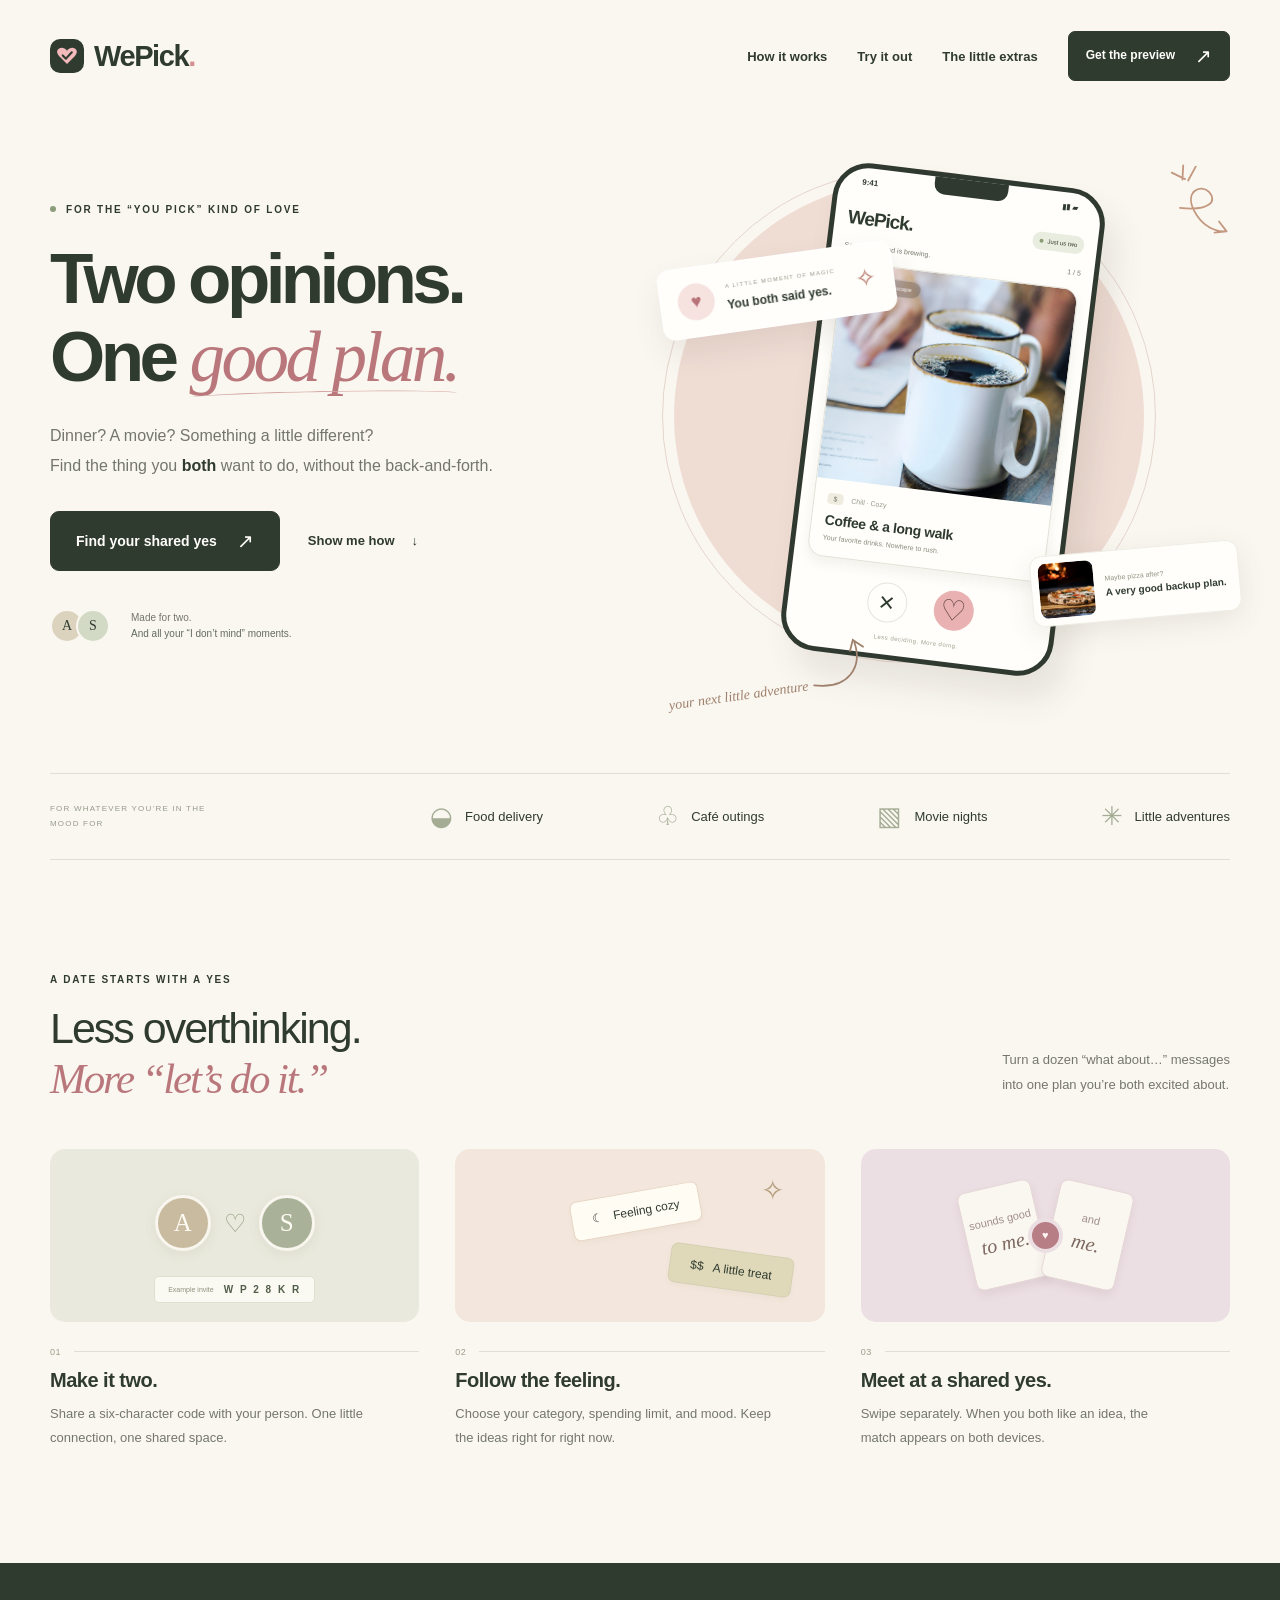
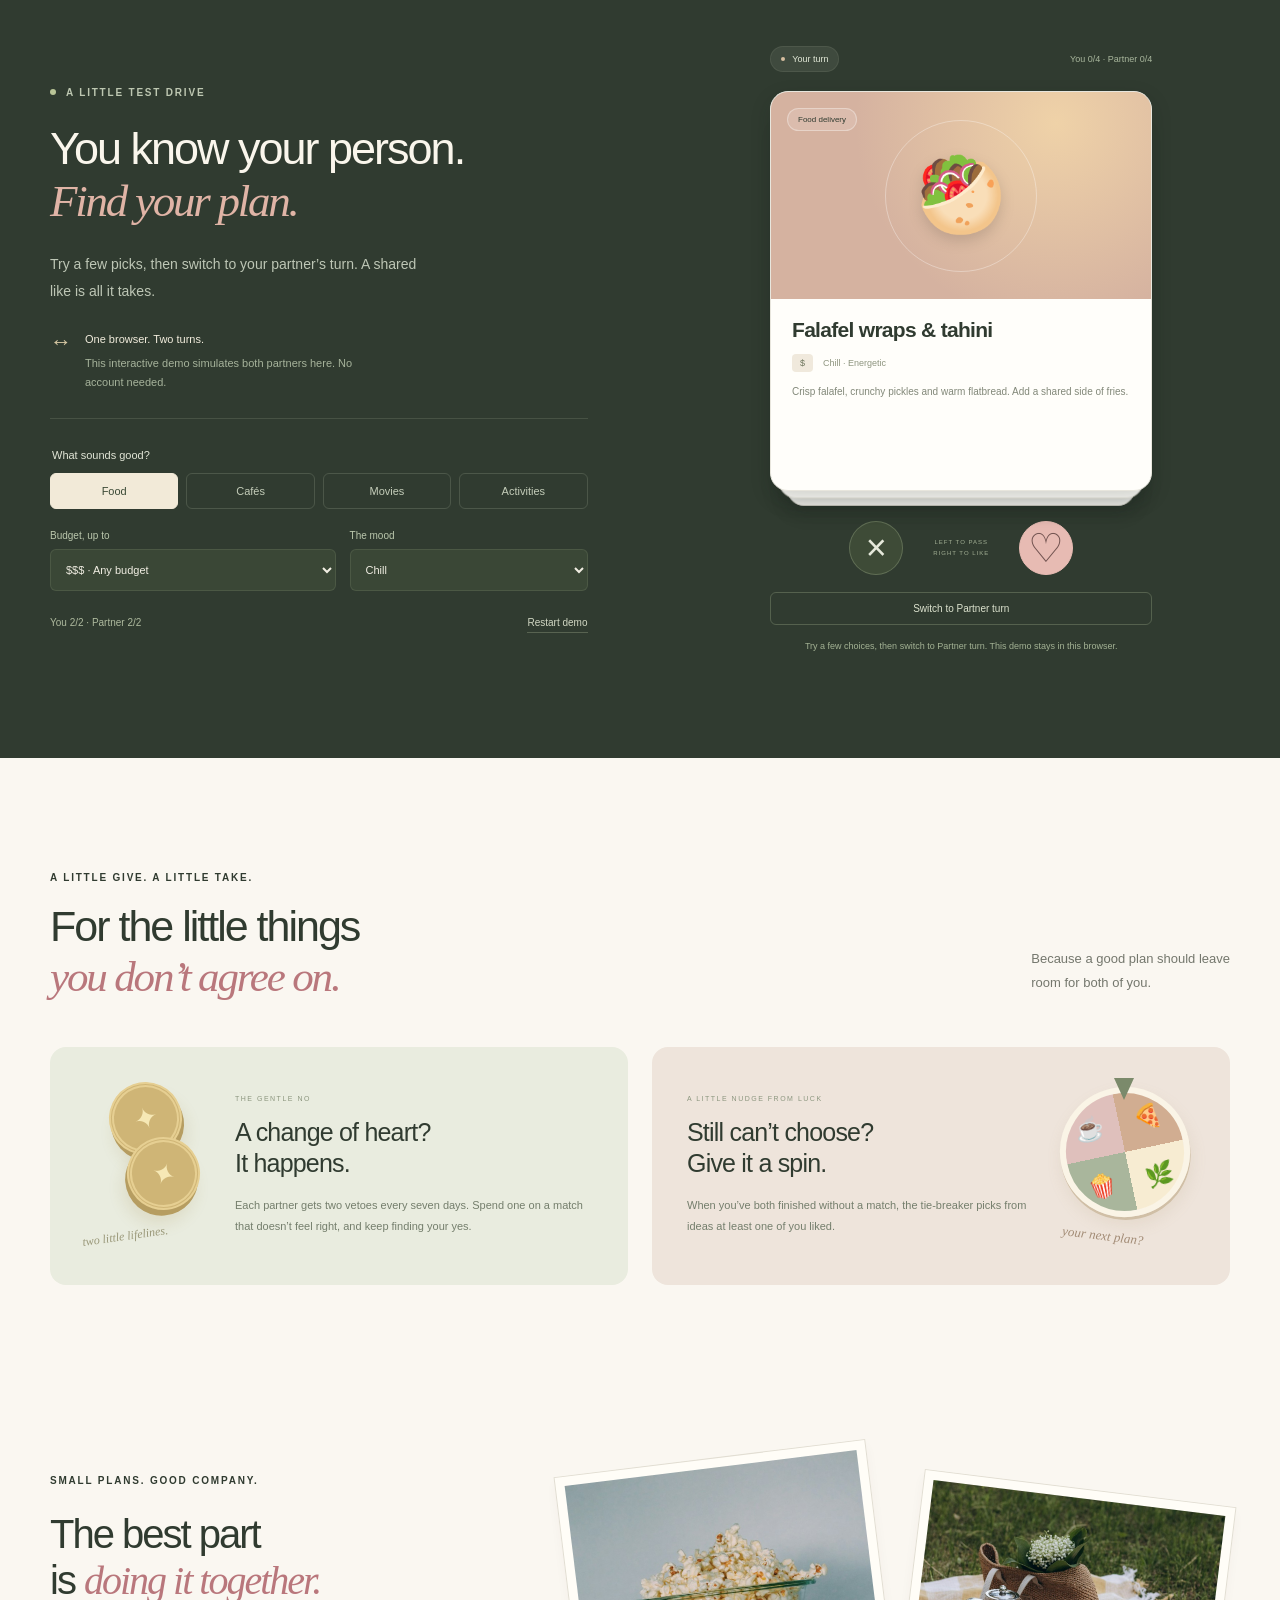
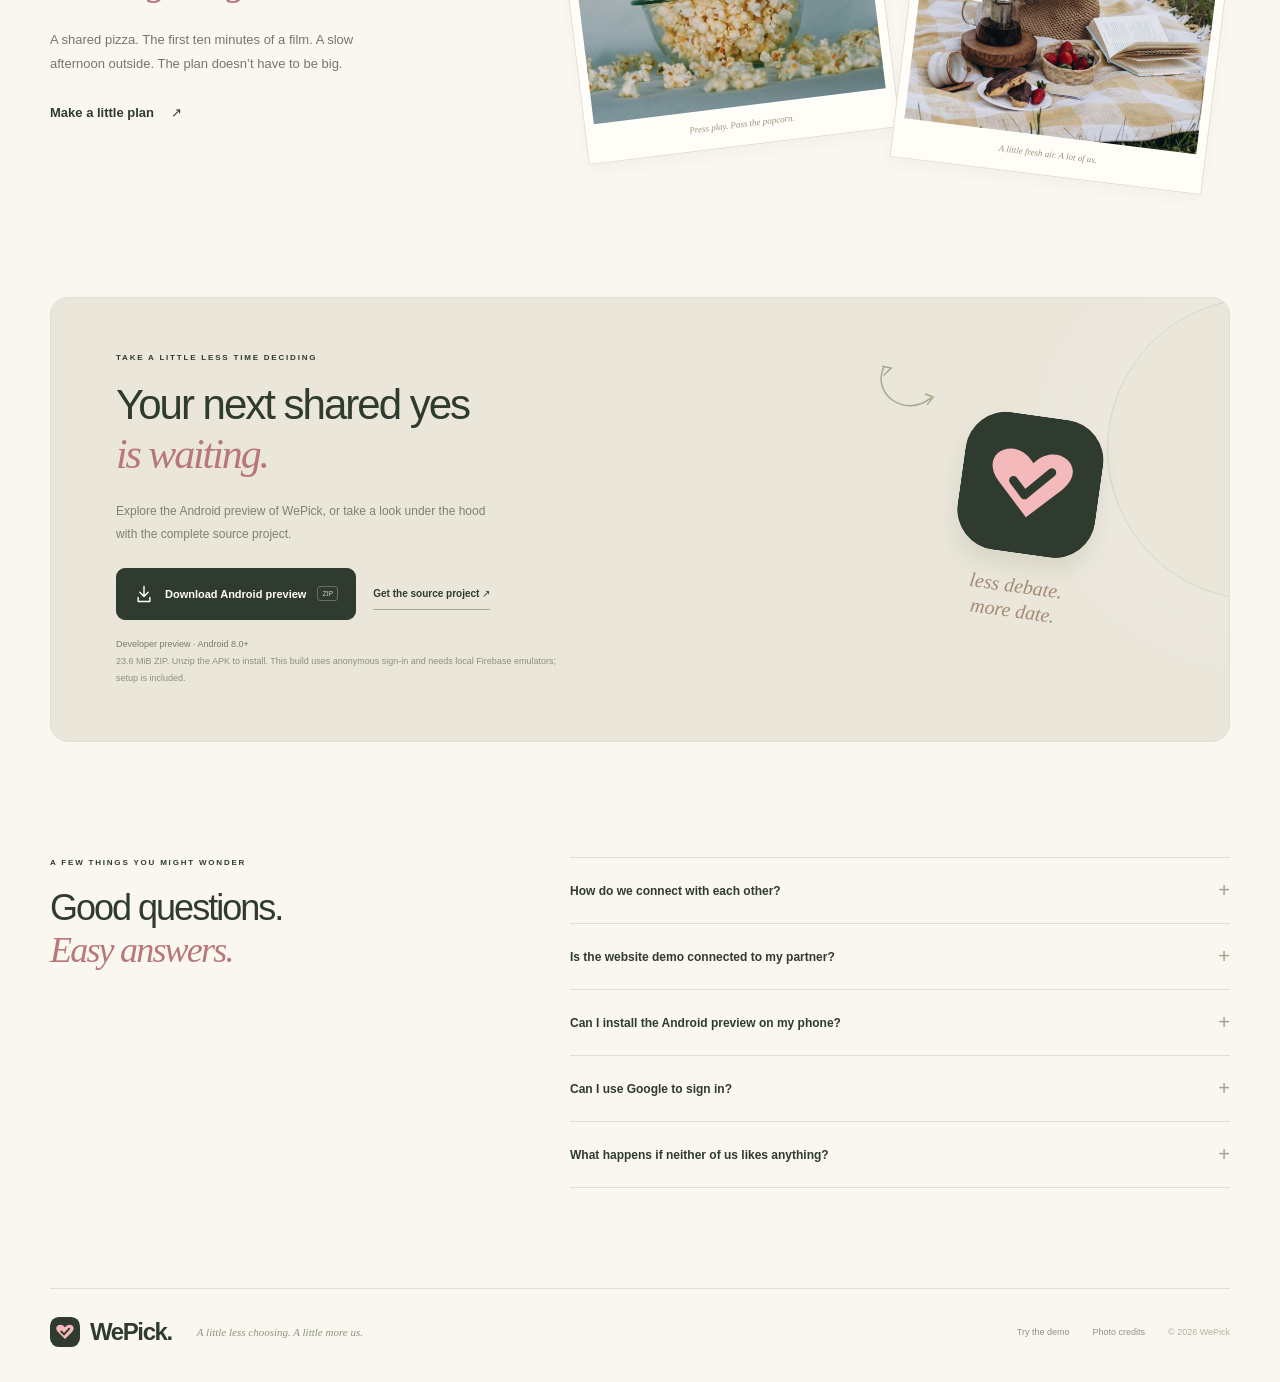
==== docs/index.html @ d05d59af "Publish WePick website and Android preview downloads" ====
<!doctype html>
<html lang="en">
<head>
  <meta charset="UTF-8">
  <meta name="viewport" content="width=device-width,initial-scale=1">
  <meta name="theme-color" content="#faf7f1">
  <meta name="description" content="Less debate. More date. WePick helps two partners find a shared yes on food, cafés, movies, and little adventures. Try the swipe demo and download the Android preview.">
  <meta property="og:title" content="WePick — Less debate. More date.">
  <meta property="og:description" content="Two opinions. One good plan. Find your shared yes with WePick.">
  <meta property="og:type" content="website">
  <meta property="og:url" content="https://umito2.github.io/wepick/">
  <link rel="canonical" href="https://umito2.github.io/wepick/">
  <link rel="icon" type="image/svg+xml" href="./favicon.svg">
  <link rel="stylesheet" href="./styles.css">
  <script src="./app.js" defer></script>
  <title>WePick — Less debate. More date.</title>
</head>
<body>
  <a class="skip-link" href="#main">Skip to content</a>
  <header class="site-header wrap">
    <a class="brand" href="#" aria-label="WePick home"><img src="./favicon.svg" width="34" height="34" alt=""><span>WePick<span class="brand-dot">.</span></span></a>
    <button class="menu-toggle" id="menu-toggle" type="button" aria-expanded="false" aria-controls="site-navigation" aria-label="Open navigation"><span></span><span></span></button>
    <nav id="site-navigation" aria-label="Main navigation">
      <a href="#how-it-works">How it works</a><a href="#demo">Try it out</a><a href="#little-things">The little extras</a>
      <a class="button button-small nav-cta" href="#get-wepick">Get the preview <span aria-hidden="true">↗</span></a>
    </nav>
  </header>
  <main id="main">
    <section class="hero wrap" aria-labelledby="hero-title">
      <div class="hero-copy">
        <p class="eyebrow"><span class="status-dot"></span> FOR THE “YOU PICK” KIND OF LOVE</p>
        <h1 id="hero-title">Two opinions.<br>One <em>good plan.</em></h1>
        <p class="hero-description">Dinner? A movie? Something a little different?<br class="desktop-break"> Find the thing you <strong>both</strong> want to do, without the back-and-forth.</p>
        <div class="hero-actions"><a class="button" href="#demo">Find your shared yes <span aria-hidden="true">↗</span></a><a class="text-link" href="#how-it-works">Show me how <span aria-hidden="true">↓</span></a></div>
        <div class="hero-footnote"><div class="little-avatars" aria-hidden="true"><span>A</span><span>S</span></div><p>Made for two.<br><strong>And all your “I don’t mind” moments.</strong></p></div>
      </div>
      <div class="hero-visual" aria-label="An illustrated preview of choosing a coffee date together">
        <div class="hero-orbit orbit-one"></div><div class="hero-orbit orbit-two"></div>
        <svg class="doodle doodle-top" viewBox="0 0 90 100" fill="none" aria-hidden="true"><path d="M20 64c36-2 43-16 31-25-12-8-29 5-14 25 14 19 33 21 42 18M69 72l11 10-14 4M15 13l2 17M3 24l17 5M30 12l-6 18" stroke="currentColor" stroke-width="2.2" stroke-linecap="round" stroke-linejoin="round"/></svg>
        <div class="phone-frame">
          <div class="phone-top"><span>9:41</span><span class="phone-notch"></span><span aria-hidden="true">▮▮ ▰</span></div>
          <div class="phone-heading"><span class="phone-wordmark">WePick.</span><span class="live-pill"><i></i> Just us two</span></div>
          <div class="phone-subheading"><span>Something good is brewing.</span><span>1 / 5</span></div>
          <div class="phone-card">
            <img src="./images/coffee.jpg" alt="Two cups of coffee on a café table" width="1000" height="1500" fetchpriority="high">
            <span class="photo-tag">A little café escape</span>
            <div class="phone-card-copy"><div><span class="mini-tag">$</span><span class="mini-vibe">Chill · Cozy</span></div><h2>Coffee &amp; a long walk</h2><p>Your favorite drinks. Nowhere to rush.</p></div>
          </div>
          <div class="phone-actions" aria-hidden="true"><span class="phone-pass">×</span><span class="phone-heart">♡</span></div>
          <p class="phone-caption">Less deciding. More doing.</p>
        </div>
        <div class="match-note"><span class="match-icon" aria-hidden="true">♥</span><div><small>A LITTLE MOMENT OF MAGIC</small><strong>You both said yes.</strong></div><span class="sparkle" aria-hidden="true">✧</span></div>
        <div class="pizza-note"><img src="./images/pizza.jpg" alt="A wood-fired pizza to share" width="1000" height="668"><div><span>Maybe pizza after?</span><strong>A very good backup plan.</strong></div></div>
        <p class="handwritten">your next little adventure <svg viewBox="0 0 80 50" fill="none" aria-hidden="true"><path d="M3 8c20 34 50 32 67 7M59 17l12-5 1 14" stroke="currentColor" stroke-width="2" stroke-linecap="round"/></svg></p>
      </div>
    </section>
    <div class="category-strip wrap" aria-label="Four ways to make a plan"><span>FOR WHATEVER YOU’RE IN THE MOOD FOR</span><div><span><b aria-hidden="true">◒</b> Food delivery</span><span><b aria-hidden="true">♧</b> Café outings</span><span><b aria-hidden="true">▧</b> Movie nights</span><span><b aria-hidden="true">✳</b> Little adventures</span></div></div>

    <section class="how-section wrap section-space" id="how-it-works" aria-labelledby="how-title">
      <div class="section-heading"><div><p class="eyebrow">A DATE STARTS WITH A YES</p><h2 id="how-title">Less overthinking.<br><em>More “let’s do it.”</em></h2></div><p>Turn a dozen “what about…” messages<br>into one plan you’re both excited about.</p></div>
      <div class="steps">
        <article class="step"><div class="step-art pair-art" aria-hidden="true"><span class="person-avatar">A</span><span class="pair-line">♡</span><span class="person-avatar second">S</span><div class="example-code">Example invite <b>W P 2 8 K R</b></div></div><div class="step-number">01 <span></span></div><h3>Make it two.</h3><p>Share a six-character code with your person. One little connection, one shared space.</p></article>
        <article class="step"><div class="step-art mood-art" aria-hidden="true"><span class="floating-pill">☾ &nbsp; Feeling cozy</span><span class="floating-pill budget-pill">$$ &nbsp; A little treat</span><span class="mood-star">✧</span></div><div class="step-number">02 <span></span></div><h3>Follow the feeling.</h3><p>Choose your category, spending limit, and mood. Keep the ideas right for right now.</p></article>
        <article class="step"><div class="step-art yes-art" aria-hidden="true"><span class="yes-card">sounds good<br><strong>to me.</strong></span><span class="yes-heart">♥</span><span class="yes-card second-card">and<br><strong>me.</strong></span></div><div class="step-number">03 <span></span></div><h3>Meet at a shared yes.</h3><p>Swipe separately. When you both like an idea, the match appears on both devices.</p></article>
      </div>
    </section>

    <section class="demo-section" id="demo" aria-labelledby="demo-title" tabindex="0">
      <div class="wrap demo-layout">
        <div class="demo-copy"><p class="eyebrow light-eyebrow"><span class="status-dot"></span> A LITTLE TEST DRIVE</p><h2 id="demo-title">You know your person.<br><em>Find your plan.</em></h2><p>Try a few picks, then switch to your partner’s turn. A shared like is all it takes.</p><div class="demo-disclaimer"><span aria-hidden="true">↔</span><div><strong>One browser. Two turns.</strong><p>This interactive demo simulates both partners here. No account needed.</p></div></div>
          <fieldset class="category-picker"><legend>What sounds good?</legend><div><button type="button" data-category="FOOD" aria-pressed="true" class="is-active">Food</button><button type="button" data-category="OUTINGS" aria-pressed="false">Cafés</button><button type="button" data-category="MOVIES" aria-pressed="false">Movies</button><button type="button" data-category="ACTIVITIES" aria-pressed="false">Activities</button></div></fieldset>
          <div class="demo-filter-row"><label for="demo-budget">Budget, up to<select id="demo-budget"><option value="LOW">$ · Keep it simple</option><option value="MEDIUM">$$ · A little treat</option><option value="HIGH" selected>$$$ · Any budget</option></select></label><label for="demo-mood">The mood<select id="demo-mood"><option value="CHILL" selected>Chill</option><option value="ENERGETIC">Energetic</option><option value="COZY">Cozy</option></select></label></div>
          <div class="demo-meta"><span id="token-count">You 2/2 · Partner 2/2</span><button type="button" id="restart-demo">Start fresh ↻</button></div>
        </div>
        <div class="demo-playground">
          <div class="demo-topline"><span><i></i><b id="demo-partner-label">Your turn</b></span><span id="demo-progress">Loading your ideas…</span></div>
          <div class="deck-wrap"><div id="demo-cards" aria-label="Swipeable ideas"></div><p id="empty-demo" hidden></p></div>
          <div class="demo-actions"><button id="pass-button" type="button" class="vote-button pass-button" aria-label="Pass on this idea" disabled><span aria-hidden="true">×</span></button><span>LEFT TO PASS<br>RIGHT TO LIKE</span><button id="like-button" type="button" class="vote-button like-button" aria-label="Like this idea" disabled><span aria-hidden="true">♡</span></button></div>
          <button id="partner-toggle" class="turn-button" type="button" disabled>Switch to Partner turn</button><button id="spin-button" class="spin-button" type="button" hidden>Let a little luck decide ↻</button>
          <p id="demo-status" role="status" aria-live="polite">Loading the browser demo…</p><noscript><p>Enable JavaScript to try the swipe demo. You can still explore and download WePick below.</p></noscript>
        </div>
      </div>
    </section>

    <section class="extras-section wrap section-space" id="little-things" aria-labelledby="extras-title">
      <div class="section-heading"><div><p class="eyebrow">A LITTLE GIVE. A LITTLE TAKE.</p><h2 id="extras-title">For the little things<br><em>you don’t agree on.</em></h2></div><p>Because a good plan should leave<br>room for both of you.</p></div>
      <div class="extras-grid"><article class="veto-panel"><div class="token-illustration" aria-hidden="true"><span>✦</span><span>✦</span><i>two little lifelines.</i></div><div><span class="small-label">THE GENTLE NO</span><h3>A change of heart?<br>It happens.</h3><p>Each partner gets two vetoes every seven days. Spend one on a match that doesn’t feel right, and keep finding your yes.</p></div></article><article class="luck-panel"><div><span class="small-label">A LITTLE NUDGE FROM LUCK</span><h3>Still can’t choose?<br>Give it a spin.</h3><p>When you’ve both finished without a match, the tie-breaker picks from ideas at least one of you liked.</p></div><div class="roulette-illustration" aria-hidden="true"><div class="roulette-pointer"></div><div class="roulette-wheel"><span>☕</span><span>🍕</span><span>🍿</span><span>🌿</span></div><b>your next plan?</b></div></article></div>
    </section>

    <section class="possibilities wrap" aria-labelledby="possibilities-title"><div class="possibilities-copy"><p class="eyebrow">SMALL PLANS. GOOD COMPANY.</p><h2 id="possibilities-title">The best part<br>is <em>doing it together.</em></h2><p>A shared pizza. The first ten minutes of a film. A slow afternoon outside. The plan doesn’t have to be big.</p><a class="text-link" href="#demo">Make a little plan <span aria-hidden="true">↗</span></a></div><div class="moment-gallery"><figure class="moment-image movie-moment"><img src="./images/movie-night.jpg" alt="A bowl of popcorn for a movie night" loading="lazy" width="1000" height="665"><figcaption>Press play. Pass the popcorn.</figcaption></figure><figure class="moment-image picnic-moment"><img src="./images/picnic.jpg" alt="Tea and strawberries on a picnic blanket" loading="lazy" width="1000" height="1500"><figcaption>A little fresh air. A lot of us.</figcaption></figure></div></section>

    <section class="download-section wrap section-space" id="get-wepick" aria-labelledby="download-title"><div class="download-card"><div class="download-copy"><p class="eyebrow">TAKE A LITTLE LESS TIME DECIDING</p><h2 id="download-title">Your next shared yes<br><em>is waiting.</em></h2><p>Explore the Android preview of WePick, or take a look under the hood with the complete source project.</p><div class="download-actions"><a class="button" href="./downloads/wepick-android-preview.zip" download><svg viewBox="0 0 24 24" width="20" height="20" fill="none" stroke="currentColor" stroke-width="1.7" aria-hidden="true"><path d="M12 3v12m-5-5 5 5 5-5M5 16v5h14v-5" stroke-linecap="round" stroke-linejoin="round"/></svg>Download Android preview <span class="file-type">ZIP</span></a><a class="source-link" href="./downloads/wepick-mvp.zip" download>Get the source project ↗</a></div><p class="download-note"><strong>Developer preview · Android 8.0+</strong><br>23.6 MiB ZIP. Unzip the APK to install. This build uses anonymous sign-in and needs local Firebase emulators; setup is included.</p></div><div class="download-mark" aria-hidden="true"><img src="./favicon.svg" alt="" width="160" height="160"><span>less debate.<br>more date.</span><svg viewBox="0 0 100 65" fill="none"><path d="M10 21c6 39 62 42 76 0M8 20l11-4-3 13M77 20l11-2-1 12" stroke="currentColor" stroke-width="2" stroke-linecap="round"/></svg></div></div></section>

    <section class="faq-section wrap" aria-labelledby="faq-title"><div><p class="eyebrow">A FEW THINGS YOU MIGHT WONDER</p><h2 id="faq-title">Good questions.<br><em>Easy answers.</em></h2></div><div class="faq-list"><details><summary>How do we connect with each other?<span aria-hidden="true">+</span></summary><p>In the Android app, one partner creates a six-character invite code. The other enters it to join the same couple room. Once connected, either partner can start a shared round.</p></details><details><summary>Is the website demo connected to my partner?<span aria-hidden="true">+</span></summary><p>The website demo runs in this browser. Switch between the two turns to try both partners’ choices. Real partner pairing and device sync are part of the Android app and require its Firebase backend.</p></details><details><summary>Can I install the Android preview on my phone?<span aria-hidden="true">+</span></summary><p>The included APK is a developer preview configured for an Android emulator at 10.0.2.2. It needs the local Firebase Auth, Firestore, and Functions emulators. For a physical phone, use the source project to set the emulator host or configure a production Firebase project.</p></details><details><summary>Can I use Google to sign in?<span aria-hidden="true">+</span></summary><p>The emulator preview uses anonymous sign-in. Google sign-in is available in the production build after Firebase OAuth and App Check are configured.</p></details><details><summary>What happens if neither of us likes anything?<span aria-hidden="true">+</span></summary><p>If there are no remaining likes, start a new round with a different mood or category. The tie-breaker only chooses from ideas at least one partner liked, and it always excludes vetoed items.</p></details></div></section>
  </main>
  <footer class="site-footer wrap"><a class="brand" href="#"><img src="./favicon.svg" width="30" height="30" alt=""><span>WePick.</span></a><p>A little less choosing. A little more us.</p><div><a href="#demo">Try the demo</a><a href="./credits.html">Photo credits</a><span>© 2026 WePick</span></div></footer>

  <dialog id="match-dialog" aria-labelledby="match-title" aria-describedby="match-description"><div class="match-dialog-inner"><button class="dialog-close" id="close-match-button" type="button" aria-label="Close match details">×</button><div class="match-dialog-heart" aria-hidden="true">♥</div><p class="eyebrow" id="match-eyebrow">YOUR SHARED YES</p><h2 id="match-title">It’s a match!</h2><p id="match-source" class="match-source"></p><h3 id="match-item"></h3><p id="match-description"></p><button type="button" class="button" id="next-round-button">Try another round ↗</button><button type="button" class="veto-dialog-button" id="veto-button">Use a veto</button><p class="dialog-note">Browser demo · your picks stay in this page.</p></div></dialog>
</body>
</html>
---- docs/styles.css ----
@charset "UTF-8";
:root{--paper:#faf7f1;--ink:#303b30;--muted:#74776d;--rose:#d68f91;--rose-light:#f1d9d4;--line:#dedfd5;--cream:#f1eee5;--sage:#e2e7d8;--white:#fffefa;--radius:24px;font-family:"Avenir Next","Segoe UI",Arial,sans-serif;color:var(--ink);background:var(--paper);font-synthesis:none}
*{box-sizing:border-box}html{scroll-behavior:smooth;scroll-padding-top:25px}body{margin:0}button,input,select{font:inherit}button,a,select{-webkit-tap-highlight-color:transparent}button,a{touch-action:manipulation}a{color:inherit;text-decoration:none}button{cursor:pointer}img{max-width:100%;display:block}button:disabled{cursor:wait;opacity:.45}button:focus-visible,a:focus-visible,select:focus-visible,summary:focus-visible,.demo-card:focus-visible{outline:3px solid #d5895b;outline-offset:5px}button{border:0}[hidden]{display:none!important}::selection{background:#ecc7c7;color:#202b22}.wrap{width:min(1180px,calc(100% - 96px));margin-inline:auto}.section-space{padding-top:112px;padding-bottom:112px}.skip-link{position:fixed;top:-100px;left:20px;z-index:20;padding:14px;background:var(--ink);color:white}.skip-link:focus{top:10px}
.site-header{height:112px;display:flex;align-items:center;justify-content:space-between;gap:35px}.brand{display:inline-flex;align-items:center;gap:10px;font-size:29px;font-weight:750;letter-spacing:-1.4px;white-space:nowrap}.brand-dot{color:var(--rose)}.site-header nav{display:flex;align-items:center;gap:30px;font-size:13px;font-weight:550}.site-header nav>a:not(.button){padding-block:14px}.site-header nav>a:not(.button):hover{color:#a45d64}.button{display:inline-flex;justify-content:center;align-items:center;gap:20px;min-height:54px;padding:16px 25px;background:var(--ink);border:1px solid var(--ink);border-radius:9px;color:var(--white);font-size:14px;font-weight:600;line-height:1.3;transition:background .2s,transform .2s}.button:hover{background:#455540;transform:translateY(-2px)}.button>span:not(.file-type){font-size:20px;font-weight:400}.button-small{min-height:44px;padding:11px 17px;font-size:12px;border-radius:7px}.menu-toggle{display:none}.eyebrow{font-size:10px;line-height:1.5;letter-spacing:1.8px;font-weight:650;display:flex;align-items:center;gap:10px;margin:0 0 23px}.status-dot{width:6px;height:6px;border-radius:50%;background:#8b9d7a;flex-shrink:0}.hero{display:grid;grid-template-columns:1.02fr 1fr;gap:20px;align-items:center;min-height:640px;padding-top:15px;padding-bottom:60px}.hero-copy{position:relative;z-index:1;padding-top:5px}h1,h2,h3,p{margin-top:0}h1{font-size:clamp(48px,5.55vw,76px);font-weight:550;letter-spacing:-4.6px;line-height:1.1;margin-bottom:25px}em{font-family:Georgia,"Times New Roman",serif;font-weight:400;color:#b9777c;letter-spacing:-.05em}h1 em{position:relative;white-space:nowrap}h1 em:after{content:"";position:absolute;left:0;right:0;bottom:-4px;height:8px;border-top:1.5px solid #d4a6a2;border-radius:50%;transform:rotate(-1deg)}.hero-description{font-size:16px;line-height:1.85;color:#73766b;max-width:470px}.hero-description strong{font-weight:600;color:var(--ink)}.hero-actions{display:flex;align-items:center;gap:28px;margin-top:31px}.text-link{display:inline-flex;align-items:center;gap:17px;font-weight:600;font-size:13px;padding:10px 0;border-bottom:1px solid transparent}.text-link:hover{border-color:var(--ink)}.hero-footnote{display:flex;align-items:center;gap:13px;margin-top:38px}.little-avatars{display:flex;padding-right:8px}.little-avatars span{width:34px;height:34px;border-radius:50%;display:grid;place-items:center;background:#dcd3bf;border:2px solid var(--paper);font-family:Georgia,serif;font-size:14px}.little-avatars span+span{background:#d2d9c5;margin-left:-8px}.hero-footnote p{font-size:10px;line-height:1.65;color:var(--muted);margin:0}.hero-footnote strong{font-weight:450;color:#636b5f}
.hero-visual{height:586px;position:relative;display:flex;justify-content:center;align-items:center;isolation:isolate}.hero-orbit{position:absolute;width:470px;height:470px;border-radius:50%;z-index:-2;background:#efddd4;top:54px;left:18px}.orbit-two{width:494px;height:494px;background:transparent;border:1px solid #e5d5cc;top:42px;left:6px}.phone-frame{width:274px;background:var(--white);padding:10px 13px 12px;border:5px solid #30392f;border-radius:36px;box-shadow:15px 22px 32px #423a281a;transform:rotate(7deg);position:relative}.phone-top{display:flex;justify-content:space-between;align-items:center;position:relative;padding:0 10px 11px;font-size:8px;font-weight:650}.phone-notch{height:17px;width:74px;background:#30392f;border-radius:0 0 10px 10px;position:absolute;left:50%;top:-10px;transform:translateX(-50%)}.phone-heading{display:flex;align-items:center;justify-content:space-between;margin:10px 0 13px}.phone-wordmark{font-size:19px;font-weight:750;letter-spacing:-1px}.live-pill{font-size:6px;padding:6px 7px;border-radius:20px;background:#e9eddf;display:flex;align-items:center;gap:4px}.live-pill i,.demo-topline i{height:4px;width:4px;background:#8c9d73;border-radius:50%;display:inline-block}.phone-subheading{display:flex;justify-content:space-between;gap:10px;font-size:7px;color:#74796d;margin-bottom:13px}.phone-card{border:1px solid #e2e2d8;border-radius:15px;overflow:hidden;position:relative;box-shadow:0 6px 12px #303b3010}.phone-card>img{width:100%;height:217px;object-fit:cover;object-position:50% 63%}.photo-tag{position:absolute;left:11px;top:11px;border:1px solid #ffffff50;border-radius:20px;padding:5px 9px;font-size:6px;background:#28232140;backdrop-filter:blur(3px);color:white}.phone-card-copy{padding:14px 13px 15px}.phone-card-copy>div{display:flex;align-items:center;gap:8px}.mini-tag{border-radius:4px;background:#efebdf;color:#777a6c;padding:2px 6px;font-size:7px}.mini-vibe{font-size:7px;color:#939889}.phone-card h2{font-size:14px;letter-spacing:-.4px;line-height:1.3;margin:7px 0 5px;font-weight:650}.phone-card p{margin:0;color:#888b7e;font-size:7px}.phone-actions{display:flex;justify-content:center;align-items:center;gap:27px;margin-top:18px}.phone-actions span{width:40px;height:40px;border-radius:50%;border:1px solid #e5e5dd;display:grid;place-items:center;font-size:27px}.phone-actions .phone-heart{background:#e9b1b2;color:#6b4b4a;border-color:#e9b1b2;font-size:29px}.phone-caption{text-align:center;font-size:6px;color:#a0a18f;letter-spacing:.5px;margin:12px 0 2px}.match-note{position:absolute;left:3px;top:128px;display:flex;align-items:center;gap:12px;border:1px solid #ffffff;background:#fffefa;box-shadow:0 14px 30px #4d403319;border-radius:12px;padding:16px 17px;transform:rotate(-8deg);z-index:2}.match-icon{display:grid;place-items:center;width:37px;height:37px;border-radius:50%;color:#b77378;background:#f6e2df;font-size:18px}.match-note small{display:block;font-size:6px;letter-spacing:1.1px;color:#999c8e;margin-bottom:6px}.match-note strong{font-size:12px;font-weight:600}.sparkle{font-size:25px;color:#b77c6e;margin-left:7px}.pizza-note{position:absolute;right:-10px;bottom:94px;background:var(--white);padding:7px 13px 7px 7px;display:flex;align-items:center;gap:11px;border:1px solid #efeee5;border-radius:12px;box-shadow:0 8px 28px #4d40331a;transform:rotate(-5deg);z-index:2}.pizza-note img{height:55px;width:55px;border-radius:8px;object-fit:cover}.pizza-note span{display:block;font-size:7px;color:#909582;margin-bottom:5px}.pizza-note strong{display:block;font-size:10px;font-weight:550}.handwritten{position:absolute;left:12px;bottom:-3px;display:flex;align-items:center;gap:4px;transform:rotate(-8deg);font-family:Georgia,serif;font-style:italic;color:#9f806c;font-size:14px}.handwritten svg{width:70px;height:47px;transform:rotate(-45deg);margin-top:-25px}.doodle{position:absolute;color:#c3987f;width:75px;height:90px;right:-10px;top:28px;transform:rotate(10deg)}
.category-strip{display:flex;justify-content:space-between;align-items:center;gap:25px;border-top:1px solid var(--line);border-bottom:1px solid var(--line);padding-block:27px}.category-strip>span{font-size:8px;letter-spacing:1.2px;color:#969b8c;max-width:170px;line-height:1.8}.category-strip>div{display:flex;justify-content:space-between;gap:35px;flex:1;max-width:800px}.category-strip>div>span{font-size:13px;white-space:nowrap;display:flex;align-items:center;gap:12px}.category-strip b{font-size:26px;font-weight:400;color:#a4ad94}.section-heading{display:flex;align-items:flex-end;justify-content:space-between;gap:40px;margin-bottom:45px}.section-heading .eyebrow{margin-bottom:17px}h2{font-size:43px;line-height:1.16;letter-spacing:-2px;font-weight:500;margin-bottom:0}.section-heading>p{font-size:13px;line-height:1.9;color:var(--muted);padding-bottom:6px;margin:0 0 0 auto}.steps{display:grid;grid-template-columns:repeat(3,1fr);gap:36px}.step-art{height:173px;border-radius:15px;display:flex;align-items:center;justify-content:center;position:relative;overflow:hidden}.pair-art{background:#e9eadd;padding-bottom:24px;gap:13px}.person-avatar{border:3px solid #f8f6ee;background:#c9bba0;color:#fefbf3;width:56px;height:56px;display:grid;place-items:center;border-radius:50%;font-family:Georgia,serif;font-size:25px;box-shadow:0 3px 12px #6f76591b}.person-avatar.second{background:#a9b298}.pair-line{color:#939d82;font-size:25px}.example-code{position:absolute;bottom:19px;display:flex;align-items:center;gap:10px;background:#fafaf3;border:1px solid #dedfce;padding:7px 13px;border-radius:5px;font-size:7px;color:#8f927d}.example-code b{font-size:10px;letter-spacing:2px;color:#515d48}.mood-art{background:#f3e7dd}.floating-pill{padding:12px 20px;border:1px solid #e8d6c4;border-radius:7px;background:#fffcf3;box-shadow:0 3px 5px #7c603c0c;font-size:12px;transform:rotate(-10deg) translateY(-24px)}.budget-pill{position:absolute;transform:rotate(8deg);bottom:32px;right:32px;background:#dfd9b9;border-color:#d5d0b3}.mood-star{position:absolute;top:25px;right:41px;color:#b59d7e;font-size:28px}.yes-art{background:#ecdfe4;gap:9px}.yes-card{width:75px;height:100px;background:#faf7f0;border:1px solid #e6d7d7;display:flex;flex-direction:column;justify-content:center;align-items:center;transform:rotate(-13deg);border-radius:8px;font-size:11px;line-height:1.55;color:#a08e8a;box-shadow:0 5px 10px #4f303015}.yes-card strong{color:#7d685f;font-family:Georgia,serif;font-size:20px;font-style:italic;font-weight:400}.second-card{transform:rotate(13deg)}.yes-heart{position:absolute;z-index:1;background:#b77e86;color:#fff3f1;width:35px;height:35px;border:4px solid #ecdfe4;display:grid;place-items:center;border-radius:50%;font-size:11px}.step-number{display:flex;align-items:center;gap:13px;margin:25px 0 12px;font-size:9px;letter-spacing:.5px;color:#a09a87}.step-number span{height:1px;background:var(--line);flex:1}.step h3{font-size:20px;font-weight:550;letter-spacing:-.5px;margin-bottom:10px}.step>p{font-size:13px;line-height:1.9;color:var(--muted);margin:0;max-width:320px}
.demo-section{background:#303b30;color:var(--paper);padding:83px 0 87px;scroll-margin-top:0;overflow:hidden}.demo-section:focus{outline:none}.demo-section:focus-visible{outline:3px solid #d6a491;outline-offset:-5px}.demo-layout{display:grid;grid-template-columns:1fr 1fr;gap:105px;align-items:center}.light-eyebrow{color:#bdc7b1}.light-eyebrow .status-dot{background:#b9c597}.demo-copy h2{font-size:45px;color:#faf6ec}.demo-copy h2 em{color:#e0b4a6}.demo-copy>p:not(.eyebrow){font-size:14px;color:#bdc6b5;line-height:1.9;max-width:380px;margin-top:24px}.demo-disclaimer{display:flex;align-items:flex-start;gap:13px;margin:25px 0 30px;padding-bottom:26px;border-bottom:1px solid #b8c3a62b}.demo-disclaimer>span{font-size:22px;color:#d4c6a2}.demo-disclaimer strong{font-size:11px;color:#f2eddd;font-weight:500}.demo-disclaimer p{font-size:11px;line-height:1.7;color:#a6b39b;max-width:280px;margin:7px 0 0}.category-picker{border:0;padding:0;margin:0}.category-picker legend{font-size:11px;margin-bottom:12px;color:#e2e6d7}.category-picker>div{display:grid;grid-template-columns:repeat(4,1fr);gap:8px}.category-picker button{border:1px solid #7c88745c;background:transparent;color:#c4cdb9;padding:11px 8px;border-radius:6px;font-size:11px;transition:background .2s}.category-picker button.is-active{background:#f2ead8;border-color:#f2ead8;color:#3a4935}.category-picker button:hover{background:#4c5b44}.category-picker button.is-active:hover{background:#fff7e7}.demo-filter-row{display:grid;grid-template-columns:1.2fr 1fr;gap:14px;margin-top:21px}.demo-filter-row label{font-size:10px;color:#bbc8ad;display:flex;flex-direction:column;gap:8px}.demo-filter-row select{padding:11px 30px 11px 11px;background:#3a4736;color:#f1eee3;border:1px solid #6c7d6155;border-radius:6px;min-height:42px;font-size:11px;width:100%}.demo-meta{margin-top:22px;display:flex;align-items:center;justify-content:space-between;gap:12px;font-size:10px;color:#aeba9e}.demo-meta button{background:transparent;color:#d2d8c4;border-bottom:1px solid #93a08266;padding:4px 0;font-size:10px}
.demo-playground{max-width:382px;width:100%;margin-inline:auto}.demo-topline{display:flex;align-items:center;justify-content:space-between;gap:12px;font-size:9px;color:#a8b69c;margin-bottom:19px}.demo-topline>span:first-child{display:flex;align-items:center;gap:7px;background:#e7eadb15;color:#e2e8d7;border:1px solid #d8dfc717;padding:7px 10px;border-radius:20px}.demo-topline b{font-weight:500}.demo-topline i{background:#d7bea0}.deck-wrap{position:relative;height:400px}#demo-cards{position:absolute;inset:0;perspective:800px}.demo-card{position:absolute;inset:0;background:var(--white);color:var(--ink);border:1px solid #e8e6dd;border-radius:18px;overflow:hidden;box-shadow:0 8px 20px #151e1833;transform-origin:50% 80%;will-change:transform,opacity;user-select:none;cursor:grab;touch-action:pan-y}.demo-card.is-dragging{cursor:grabbing}.card-visual{height:207px;position:relative;display:grid;place-items:center;overflow:hidden;background:#cbd4bb}.visual-food{background:radial-gradient(circle at 75% 15%,#efd2a8,transparent 60%),#d5b2a0}.visual-outings{background:radial-gradient(circle at 80% 20%,#c2c8b1,transparent 60%),#9ba58b}.visual-movies{background:radial-gradient(circle at 80% 20%,#e0cbd8,transparent 60%),#b5a3c2}.visual-activities{background:radial-gradient(circle at 80% 20%,#f2dbb1,transparent 60%),#d6c092}.card-visual:after{content:"";position:absolute;width:150px;height:150px;border:1px solid #fff5;border-radius:50%;z-index:0}.card-emoji{font-size:72px;z-index:1;filter:drop-shadow(0 6px 7px #0002)}.card-category{position:absolute;top:16px;left:16px;border:1px solid #ffffff55;background:#ffffff24;border-radius:20px;padding:6px 10px;font-size:8px;color:#303b30;z-index:2}.card-body{padding:18px 21px}.card-body h3{font-size:21px;letter-spacing:-.7px;font-weight:600;line-height:1.2;margin:0 0 12px}.card-tags{display:flex;align-items:center;gap:10px;font-size:9px;margin-bottom:11px}.price-tag{background:#f0e9dc;border-radius:4px;padding:4px 8px;color:#6d765d}.vibe-tag{color:#8e957f}.description{font-size:10px;line-height:1.75;color:#828879;margin:0;display:-webkit-box;-webkit-line-clamp:3;-webkit-box-orient:vertical;overflow:hidden}.vote-badge{position:absolute;top:70px;border:3px solid white;color:white;font-weight:750;padding:4px 12px;font-size:27px;border-radius:5px;z-index:3;pointer-events:none}.vote-badge.like{right:20px;transform:rotate(12deg);background:#537c4c44}.vote-badge.pass{left:20px;transform:rotate(-12deg);background:#b75a6b44}.demo-card[data-item-id="food-pizza-duo"] .card-visual{background:linear-gradient(#0002,#0002),url('./images/pizza.jpg') center/cover}.demo-card[data-item-id="cafe-coffee-stroll"] .card-visual{background:linear-gradient(#0002,#0002),url('./images/coffee.jpg') 50% 60%/cover}.demo-card[data-item-id="activity-picnic"] .card-visual{background:linear-gradient(#0002,#0002),url('./images/picnic.jpg') 50% 70%/cover}.demo-card[data-item-id="food-pizza-duo"] .card-category,.demo-card[data-item-id="cafe-coffee-stroll"] .card-category,.demo-card[data-item-id="activity-picnic"] .card-category{color:white;background:#0004}.demo-card[data-item-id="food-pizza-duo"] .card-emoji,.demo-card[data-item-id="cafe-coffee-stroll"] .card-emoji,.demo-card[data-item-id="activity-picnic"] .card-emoji{font-size:35px;position:absolute;right:16px;bottom:13px}.demo-card[data-item-id="food-pizza-duo"] .card-visual:after,.demo-card[data-item-id="cafe-coffee-stroll"] .card-visual:after,.demo-card[data-item-id="activity-picnic"] .card-visual:after{display:none}.demo-actions{display:flex;justify-content:center;align-items:center;gap:30px;margin-top:30px}.vote-button{display:grid;place-items:center;width:54px;height:54px;border-radius:50%;font-size:36px;border:1px solid #9aaa8860;background:#3e4b37;color:#e6e9db;line-height:1;transition:transform .2s}.vote-button:hover:not(:disabled){transform:scale(1.08)}.like-button{background:#e7bbb3;color:#70524f;border-color:#e7bbb3;font-size:40px}.demo-actions>span{font-size:6px;line-height:1.8;text-align:center;letter-spacing:1px;color:#a3b095}.turn-button{width:100%;margin-top:17px;padding:10px;background:transparent;color:#dce2ce;font-size:10px;border:1px solid #8c9b7b66;border-radius:6px}.turn-button:hover{background:#415139}.spin-button{margin-top:10px;width:100%;padding:12px;background:#dfcda9;border-radius:6px;color:#35402d;font-size:11px}#demo-status{font-size:9px;line-height:1.7;min-height:32px;text-align:center;color:#a3b294;margin:14px 0 0}#empty-demo{position:absolute;inset:50px 25px;display:flex;align-items:center;justify-content:center;text-align:center;font-family:Georgia,serif;font-size:26px;color:#dce4ce;line-height:1.5}.demo-open-match{font-size:11px;background:#e7eadc;padding:8px 13px;border-radius:6px;margin-top:8px;color:#33412e}
.extras-grid{display:grid;grid-template-columns:1fr 1fr;gap:24px}.veto-panel,.luck-panel{display:flex;align-items:center;gap:30px;border-radius:16px;overflow:hidden;padding:35px}.veto-panel{background:#e9ecdf}.luck-panel{background:#eee4db}.extras-grid h3{font-size:25px;line-height:1.25;font-weight:500;letter-spacing:-.8px;margin-bottom:15px}.extras-grid p{font-size:11px;line-height:1.9;color:#747e6c;margin:0}.small-label{display:block;font-size:7px;letter-spacing:1.5px;color:#8c967f;margin-bottom:15px}.token-illustration{position:relative;width:140px;min-width:120px;align-self:stretch;display:flex;flex-direction:column;align-items:center;justify-content:center;padding-bottom:40px}.token-illustration>span{display:grid;place-items:center;background:#cfb576;color:#f6e8b5;height:73px;width:73px;border-radius:50%;border:5px double #e6cf92;box-shadow:0 6px 0 #b69d61,0 15px 15px #947b2a22;font-size:29px;transform:rotate(-20deg)}.token-illustration>span+span{margin:-18px 0 0 37px;transform:rotate(18deg)}.token-illustration i{position:absolute;bottom:6px;left:-3px;white-space:nowrap;font-size:12px;font-family:Georgia,serif;color:#9a9879;transform:rotate(-8deg)}.luck-panel{padding-right:20px}.luck-panel>div:first-child{flex:1}.roulette-illustration{width:150px;min-width:140px;position:relative;padding-bottom:27px}.roulette-wheel{height:130px;width:130px;border-radius:50%;background:conic-gradient(#d1ad91 0 90deg,#f7ecd2 90deg 180deg,#a9b69c 180deg 270deg,#dfc0bc 270deg);border:6px solid #faf4e6;box-shadow:0 3px 0 #d0bfa6,0 8px 16px #a78c6322;display:grid;grid-template-columns:1fr 1fr;place-items:center;transform:rotate(-12deg)}.roulette-wheel>span{font-size:23px}.roulette-pointer{position:absolute;top:-9px;left:54px;z-index:1;width:0;height:0;border-inline:10px solid transparent;border-top:22px solid #7b8a6b}.roulette-illustration b{position:absolute;bottom:0;left:2px;font-family:Georgia,serif;font-size:13px;font-weight:400;font-style:italic;color:#a28b75;transform:rotate(7deg)}.possibilities{display:grid;grid-template-columns:.8fr 1.2fr;gap:80px;align-items:center;padding:30px 0 50px}.possibilities h2{font-size:40px}.possibilities-copy>p:not(.eyebrow){font-size:13px;line-height:1.9;color:var(--muted);margin:23px 0 18px;max-width:315px}.moment-gallery{display:flex;align-items:center;gap:22px;padding-right:10px}.moment-image{margin:0;width:50%;padding:9px;background:#fffdf7;border:1px solid #e2ded3;box-shadow:0 7px 12px #4f463509;transform:rotate(-7deg)}.moment-image img{width:100%;height:240px;object-fit:cover}.movie-moment img{object-position:42% 50%}.moment-image figcaption{font-family:Georgia,serif;font-style:italic;font-size:9px;color:#9b907d;white-space:nowrap;text-align:center;padding:13px 0 7px}.picnic-moment{transform:rotate(7deg);margin-top:60px}.picnic-moment img{object-position:50% 70%}.download-section{padding-top:70px;padding-bottom:85px}.download-card{background:#eae6da;border:1px solid #e1dfd1;border-radius:18px;padding:54px 65px;display:grid;grid-template-columns:1.5fr .6fr;gap:80px;align-items:center;position:relative;overflow:hidden}.download-card:after{content:"";width:300px;height:300px;position:absolute;right:-180px;top:0;border:1px solid #d8d6c6;border-radius:50%;box-shadow:0 0 0 35px #ffffff0d,0 0 0 70px #ffffff0d;pointer-events:none}.download-copy{position:relative;z-index:1}.download-copy .eyebrow{font-size:8px;margin-bottom:17px}.download-copy h2{font-size:42px}.download-copy>p:not(.eyebrow):not(.download-note){font-size:12px;line-height:1.9;color:#7f8271;max-width:390px;margin:22px 0}.download-actions{display:flex;flex-wrap:wrap;align-items:center;gap:17px}.download-actions .button{font-size:11px;gap:11px;padding:15px 17px;min-height:48px}.file-type{font-size:7px;font-weight:500;border:1px solid #dce4ca50;border-radius:3px;padding:2px 4px;color:#c6cfb7}.source-link{font-size:10px;font-weight:550;padding:10px 0;border-bottom:1px solid #a8ad99}.download-note{font-size:9px;line-height:1.9;color:#8c907e;max-width:450px;margin:16px 0 0}.download-note strong{font-size:9px;color:#757e65;font-weight:500}.download-mark{position:relative;z-index:1;text-align:center;transform:rotate(8deg)}.download-mark img{width:139px;height:139px;margin:auto;box-shadow:0 13px 20px #424b2b18;border-radius:40px}.download-mark span{font-family:Georgia,serif;font-size:20px;line-height:1.25;color:#a38b76;font-style:italic;display:block;margin-top:20px}.download-mark svg{width:78px;height:48px;color:#a3aa8a;position:absolute;top:-30px;left:-39px;transform:rotate(25deg)}.faq-section{padding:30px 0 100px;display:grid;grid-template-columns:.8fr 1.2fr;gap:80px}.faq-section h2{font-size:36px}.faq-section .eyebrow{font-size:8px;margin-bottom:18px}.faq-list details{border-top:1px solid var(--line)}.faq-list details:last-child{border-bottom:1px solid var(--line)}summary{list-style:none;display:flex;justify-content:space-between;align-items:center;gap:20px;padding:21px 0;font-size:12px;font-weight:550;cursor:pointer}summary::-webkit-details-marker{display:none}summary span{font-size:20px;font-weight:300;color:#9fa58e}details[open] summary span{transform:rotate(45deg)}details p{font-size:11px;line-height:1.9;color:var(--muted);margin:0 24px 22px 0;max-width:500px}.site-footer{border-top:1px solid var(--line);padding:28px 0 35px;display:flex;align-items:center;gap:25px}.site-footer .brand{font-size:24px}.site-footer>p{font-family:Georgia,serif;font-style:italic;color:#8c947c;font-size:11px;margin:0 auto 0 0}.site-footer>div{display:flex;gap:23px;align-items:center;font-size:9px;color:#8e9582}.site-footer a:hover{color:#b9777c}.site-footer>div>span{color:#afb39f}
dialog{border:1px solid #e5d6ce;border-radius:25px;background:var(--paper);color:var(--ink);padding:0;width:min(440px,calc(100% - 36px));max-height:calc(100dvh - 40px);box-shadow:0 30px 100px #18251f66}dialog::backdrop{background:#1e2b23a6;backdrop-filter:blur(5px)}.match-dialog-inner{padding:35px 33px 25px;position:relative;text-align:center;overflow:auto}.dialog-close{position:absolute;top:10px;right:12px;width:35px;height:35px;background:transparent;color:#7a846c;font-size:25px}.match-dialog-heart{width:60px;height:60px;display:grid;place-items:center;background:#f0d9d4;color:#b7767c;border-radius:50%;font-size:27px;margin:0 auto 20px}.match-dialog-inner .eyebrow{justify-content:center;color:#a39780;font-size:8px;margin-bottom:13px}.match-dialog-inner h2{font-family:Georgia,serif;font-style:italic;color:#b9777c;font-size:43px}.match-source{color:#9c9e89;font-size:10px;line-height:1.7;margin:13px 0}.match-dialog-inner h3{font-size:22px;line-height:1.5;letter-spacing:-.5px;background:#eceede;padding:20px 14px;border:1px solid #dfe2cc;border-radius:12px;margin:20px 0 15px}.match-dialog-inner>#match-description{font-size:12px;line-height:1.8;color:#8c927e}.match-dialog-inner>.button{width:100%;margin-top:10px}.veto-dialog-button{width:100%;padding:13px;background:transparent;border:1px solid #cdd3bf;border-radius:8px;margin-top:10px;font-size:12px;color:#738363}.dialog-note{font-size:8px;line-height:1.6;color:#a5ab93;margin:18px 0 0}
@media(min-width:1500px){.hero{min-height:700px}.hero-visual{transform:scale(1.06)}}
@media(max-width:1100px){.wrap{width:calc(100% - 64px)}.site-header nav{gap:20px}.hero{gap:15px}h1{font-size:59px;letter-spacing:-3.5px}.hero-visual{transform:scale(.9);transform-origin:center right;margin-left:-35px}.category-strip>div{gap:16px}.category-strip>div>span{font-size:11px;gap:7px}.demo-layout{gap:65px}.extras-grid{gap:18px}.veto-panel,.luck-panel{padding:26px 20px;gap:18px}.token-illustration{min-width:95px;width:95px}.roulette-illustration{min-width:115px;width:115px}.roulette-wheel{width:110px;height:110px}.roulette-pointer{left:44px}.extras-grid h3{font-size:21px}.extras-grid p{font-size:10px}.possibilities{gap:45px}.download-card{padding:46px;gap:35px}.download-copy h2{font-size:39px}.faq-section{gap:40px}.site-footer{gap:18px}.site-footer>div{gap:15px}}
@media(max-width:800px){.wrap{width:calc(100% - 42px)}.site-header{height:84px;position:relative;z-index:5}.brand{font-size:27px}.site-header nav{display:none;position:absolute;top:72px;left:0;right:0;background:var(--white);padding:20px;border:1px solid var(--line);border-radius:12px;box-shadow:0 16px 24px #303b3010;flex-direction:column;align-items:stretch;gap:4px}.site-header nav.is-open{display:flex}.site-header nav>a:not(.button){padding:12px}.nav-cta{margin-top:8px}.menu-toggle{width:42px;height:42px;background:transparent;display:flex;flex-direction:column;justify-content:center;align-items:center;gap:6px}.menu-toggle>span{width:21px;height:1.5px;background:var(--ink)}.hero{grid-template-columns:1fr 1fr;min-height:550px;padding:35px 0 30px}.hero-copy>.eyebrow{font-size:7px;letter-spacing:1px;gap:7px;white-space:nowrap}h1{font-size:clamp(39px,6.8vw,55px);letter-spacing:-2.6px}.hero-description{font-size:12px;line-height:1.8}.desktop-break{display:none}.hero-actions{flex-direction:column;align-items:flex-start;gap:9px;margin-top:23px}.hero-actions>.button{font-size:11px;min-height:47px;padding:13px 17px}.hero-actions>.text-link{font-size:11px}.hero-footnote{margin-top:21px;gap:8px}.hero-footnote p{font-size:8px}.little-avatars span{width:28px;height:28px;font-size:11px}.hero-visual{height:500px;transform:scale(.75);transform-origin:center right;margin-left:-80px;margin-right:-6px}.hero-orbit{width:390px;height:390px;left:-30px}.orbit-two{width:414px;height:414px;left:-42px}.match-note{left:-53px;top:80px}.pizza-note{right:-20px;bottom:40px}.doodle{right:-35px;top:0}.handwritten{bottom:-30px;left:-20px}.category-strip{padding-block:22px;flex-direction:column;gap:16px;align-items:center}.category-strip>span{max-width:none;font-size:7px;letter-spacing:1.4px}.category-strip>div{width:100%;gap:18px;justify-content:space-around}.category-strip>div>span{font-size:10px;gap:6px}.category-strip b{font-size:21px}.section-space{padding-block:75px}.section-heading{gap:25px;margin-bottom:30px}h2{font-size:35px;letter-spacing:-1.7px}.section-heading>p{font-size:11px;max-width:210px}.eyebrow{font-size:8px;letter-spacing:1.4px}.steps{gap:21px}.step-art{height:144px}.step h3{font-size:17px}.step>p{font-size:11px;line-height:1.8}.person-avatar{width:44px;height:44px;font-size:20px}.pair-art{gap:8px}.example-code{padding:5px 7px;font-size:6px;gap:5px;bottom:16px}.example-code b{font-size:8px;letter-spacing:1px}.floating-pill{font-size:10px;padding:10px 12px}.budget-pill{right:15px;bottom:25px}.mood-star{right:15px;font-size:23px}.yes-card{width:57px;height:83px;font-size:9px}.yes-card strong{font-size:17px}.yes-heart{width:30px;height:30px}.demo-section{padding-block:65px}.demo-layout{gap:32px;grid-template-columns:1fr 1fr}.demo-copy h2{font-size:34px}.demo-copy>p:not(.eyebrow){font-size:12px}.demo-disclaimer{gap:10px;margin:20px 0}.demo-disclaimer p{font-size:10px}.category-picker>div{gap:5px}.category-picker button{font-size:9px;padding:10px 4px}.demo-filter-row{gap:8px;grid-template-columns:1.1fr 1fr}.demo-filter-row select{font-size:9px;padding:10px 6px}.demo-meta{font-size:8px;gap:8px}.demo-meta button{font-size:8px}.demo-topline{font-size:7px;gap:5px}.demo-topline>span:first-child{padding:6px 8px}.deck-wrap{height:370px}.card-visual{height:176px}.card-body{padding:17px}.card-body h3{font-size:19px}.description{font-size:9px}.card-tags{font-size:8px}.card-category{font-size:7px}.card-emoji{font-size:60px}.demo-actions{gap:20px;margin-top:27px}.vote-button{height:48px;width:48px}.demo-actions>span{font-size:5px}.turn-button{font-size:9px}#demo-status{font-size:8px}.extras-grid{grid-template-columns:1fr}.veto-panel,.luck-panel{padding:32px 40px;gap:35px}.veto-panel>div:last-child{max-width:420px}.token-illustration{width:150px;min-width:130px}.token-illustration i{bottom:0}.extras-grid h3{font-size:26px}.extras-grid p{font-size:12px}.roulette-illustration{width:170px;min-width:150px}.roulette-wheel{width:140px;height:140px}.roulette-pointer{left:60px}.luck-panel>div:first-child{max-width:350px}.possibilities{gap:30px;padding-top:10px}.possibilities h2{font-size:32px}.possibilities-copy>p:not(.eyebrow){font-size:11px}.moment-gallery{gap:12px;padding-right:3px}.moment-image{padding:7px}.moment-image img{height:200px}.moment-image figcaption{font-size:6px;padding-block:10px 4px}.picnic-moment{margin-top:35px}.download-card{padding:40px 30px;gap:25px;grid-template-columns:1.5fr .6fr}.download-copy h2{font-size:35px}.download-copy>p:not(.eyebrow):not(.download-note){font-size:11px}.download-copy .eyebrow{font-size:7px}.download-mark img{width:110px;height:110px;border-radius:30px}.download-mark span{font-size:16px}.download-actions .button{font-size:10px;gap:9px}.download-note{font-size:8px}.faq-section{padding-bottom:70px;gap:35px;grid-template-columns:.8fr 1.2fr}.faq-section h2{font-size:30px}.faq-section .eyebrow{font-size:6px}summary{font-size:11px;line-height:1.6;padding:18px 0}details p{font-size:10px}.site-footer{flex-wrap:wrap;gap:18px}.site-footer>p{font-size:10px}.site-footer>div{width:100%;justify-content:space-between;padding-top:5px}.site-footer>div>span{margin-left:auto}}
@media(max-width:560px){.wrap{width:calc(100% - 40px)}.site-header{height:80px}.hero{display:flex;flex-direction:column;align-items:stretch;padding-top:24px;padding-bottom:22px;gap:0}.hero-copy{z-index:2}.hero-copy>.eyebrow{font-size:8px;letter-spacing:1.1px;margin-bottom:20px}h1{font-size:57px;letter-spacing:-3.6px;line-height:1.08;margin-bottom:22px}.hero-description{max-width:330px;font-size:13px;line-height:1.85;margin-bottom:0}.hero-actions{flex-direction:row;align-items:center;gap:24px;margin-top:26px}.hero-actions>.button{font-size:11px;gap:17px;padding:14px 18px;min-height:49px}.hero-actions>.text-link{font-size:10px}.hero-footnote{margin-top:26px}.hero-footnote p{font-size:8px}.hero-visual{transform:scale(.86);transform-origin:50% 0;height:510px;margin:30px -10px -45px;align-self:center;width:350px;max-width:100%;overflow:visible}.hero-orbit{width:390px;height:390px;left:-15px;top:45px}.orbit-two{width:414px;height:414px;left:-27px;top:33px}.phone-frame{width:262px}.phone-card>img{height:210px}.match-note{left:-5px;top:88px;padding:12px;gap:9px}.match-note strong{font-size:10px}.match-note small{font-size:5px}.match-icon{height:29px;width:29px;font-size:14px}.pizza-note{right:-17px;bottom:36px}.doodle{right:-18px;top:15px;width:62px}.handwritten{left:0;bottom:-26px;font-size:13px}.category-strip{padding-block:22px;gap:13px}.category-strip>div{display:grid;grid-template-columns:1fr 1fr;gap:17px 22px;max-width:290px}.category-strip>div>span{font-size:11px}.category-strip>div>span:nth-child(even){justify-content:flex-start}.section-space{padding-block:62px}.section-heading{align-items:flex-start;flex-direction:column;gap:18px;margin-bottom:28px}.section-heading>p{margin:0;max-width:340px;font-size:12px}.section-heading>p br{display:none}h2{font-size:36px;letter-spacing:-1.8px}.steps{grid-template-columns:1fr;gap:32px}.step{display:grid;grid-template-columns:125px 1fr;column-gap:23px}.step-art{grid-row:1/5;height:162px}.step-number{margin:3px 0 10px}.step h3{font-size:19px;margin-bottom:8px}.step>p{font-size:11px;line-height:1.8}.pair-art{gap:4px;padding-bottom:35px}.person-avatar{width:35px;height:35px;font-size:16px;border-width:2px}.pair-line{font-size:16px}.example-code{bottom:27px;display:flex;flex-direction:column;gap:4px;padding:5px 6px;font-size:5px}.example-code b{font-size:7px}.floating-pill{font-size:8px;padding:10px 8px;transform:rotate(-10deg) translateY(-20px)}.budget-pill{right:8px;bottom:35px;transform:rotate(9deg)}.mood-star{top:15px;font-size:19px}.yes-art{gap:0}.yes-card{width:49px;height:72px;font-size:7px}.yes-card strong{font-size:14px}.yes-heart{width:25px;height:25px;font-size:8px;border-width:3px}.demo-section{padding-block:58px}.demo-layout{grid-template-columns:1fr;gap:40px}.demo-copy h2{font-size:38px}.demo-copy>p:not(.eyebrow){font-size:13px;max-width:340px}.demo-disclaimer{margin:21px 0 25px;padding-bottom:23px}.demo-disclaimer p{max-width:280px;font-size:10px}.category-picker button{font-size:11px;padding:12px 8px}.category-picker>div{gap:8px}.demo-filter-row{grid-template-columns:1.2fr 1fr;gap:13px}.demo-filter-row label{font-size:10px}.demo-filter-row select{font-size:11px;padding:12px 10px}.demo-meta{font-size:10px;margin-top:21px}.demo-meta button{font-size:10px}.demo-playground{max-width:340px}.demo-topline{font-size:9px;margin-bottom:15px}.demo-topline>span:first-child{padding:7px 11px}.deck-wrap{height:400px}.card-visual{height:205px}.card-body{padding:19px 21px}.card-body h3{font-size:22px}.card-tags{font-size:9px}.description{font-size:10px}.card-emoji{font-size:74px}.card-category{font-size:8px}.demo-actions{gap:31px;margin-top:30px}.demo-actions>span{font-size:6px}.vote-button{width:56px;height:56px}.turn-button{font-size:11px;padding:12px;margin-top:20px}#demo-status{font-size:9px;min-height:42px}.extras-grid{gap:20px}.veto-panel,.luck-panel{padding:28px 23px;gap:21px}.extras-grid h3{font-size:22px}.extras-grid p{font-size:10px;line-height:1.9}.small-label{font-size:6px;letter-spacing:1.2px}.token-illustration{min-width:90px;width:90px;padding-bottom:35px}.token-illustration>span{height:62px;width:62px;font-size:25px}.token-illustration>span+span{margin-left:20px;margin-top:-13px}.token-illustration i{font-size:9px;bottom:12px;left:-4px}.roulette-illustration{min-width:95px;width:95px;padding-bottom:30px}.roulette-wheel{height:100px;width:100px;border-width:5px}.roulette-wheel>span{font-size:19px}.roulette-pointer{left:41px;border-inline-width:8px;border-top-width:19px}.roulette-illustration b{font-size:9px;left:3px;bottom:7px}.possibilities{grid-template-columns:1fr;gap:30px;padding:0 0 20px}.possibilities h2{font-size:36px}.possibilities-copy>p:not(.eyebrow){font-size:12px;max-width:340px}.moment-gallery{max-width:390px;margin:auto;gap:18px;padding:5px 10px 25px}.moment-image img{height:215px}.moment-image figcaption{font-size:7px;padding-block:12px 6px}.download-section{padding-top:55px;padding-bottom:60px}.download-card{padding:35px 25px;grid-template-columns:1fr;gap:0;border-radius:15px}.download-copy h2{font-size:35px}.download-copy>p:not(.eyebrow):not(.download-note){font-size:11px}.download-copy .eyebrow{font-size:6px;letter-spacing:1.2px;max-width:260px}.download-actions{flex-direction:column;align-items:stretch;gap:12px}.download-actions .button{font-size:11px;gap:10px}.source-link{text-align:center;font-size:10px;align-self:center;padding:4px 0 7px}.download-note{font-size:8px;line-height:1.9;margin-top:18px}.download-mark{display:none}.faq-section{grid-template-columns:1fr;gap:28px;padding:0 0 55px}.faq-section h2{font-size:34px}.faq-section .eyebrow{font-size:7px}summary{font-size:12px;padding-block:20px}details p{font-size:11px;line-height:1.9}.site-footer{padding-block:25px 30px;gap:13px}.site-footer .brand{font-size:23px;gap:7px}.site-footer .brand img{width:28px;height:28px}.site-footer>p{font-size:8px;flex:1;text-align:right;line-height:1.6}.site-footer>div{font-size:8px;gap:17px}.match-dialog-inner{padding:35px 23px 25px}.match-dialog-inner h2{font-size:39px}}
@media(max-width:350px){.wrap{width:calc(100% - 30px)}h1{font-size:49px;letter-spacing:-3px}.hero-actions{gap:15px}.hero-actions>.button{font-size:10px;padding:13px}.hero-visual{transform:scale(.75);margin-bottom:-95px}.hero-orbit{left:-45px}.orbit-two{left:-57px}.pizza-note{right:-5px}.match-note{left:-5px}.step{grid-template-columns:108px 1fr;column-gap:17px}.step h3{font-size:17px}.step>p{font-size:10px}.demo-copy h2{font-size:33px}.demo-topline{font-size:8px}.demo-meta{font-size:8px}.category-picker button{font-size:10px}.card-body h3{font-size:20px}.veto-panel,.luck-panel{padding:25px 16px;gap:17px}.extras-grid h3{font-size:20px}.download-card{padding:30px 20px}.download-copy h2{font-size:31px}.site-footer>div{gap:12px;font-size:7px}}
@media(prefers-reduced-motion:reduce){html{scroll-behavior:auto}*,*:before,*:after{animation-duration:.01ms!important;transition-duration:.01ms!important;animation-iteration-count:1!important}.button:hover{transform:none}}
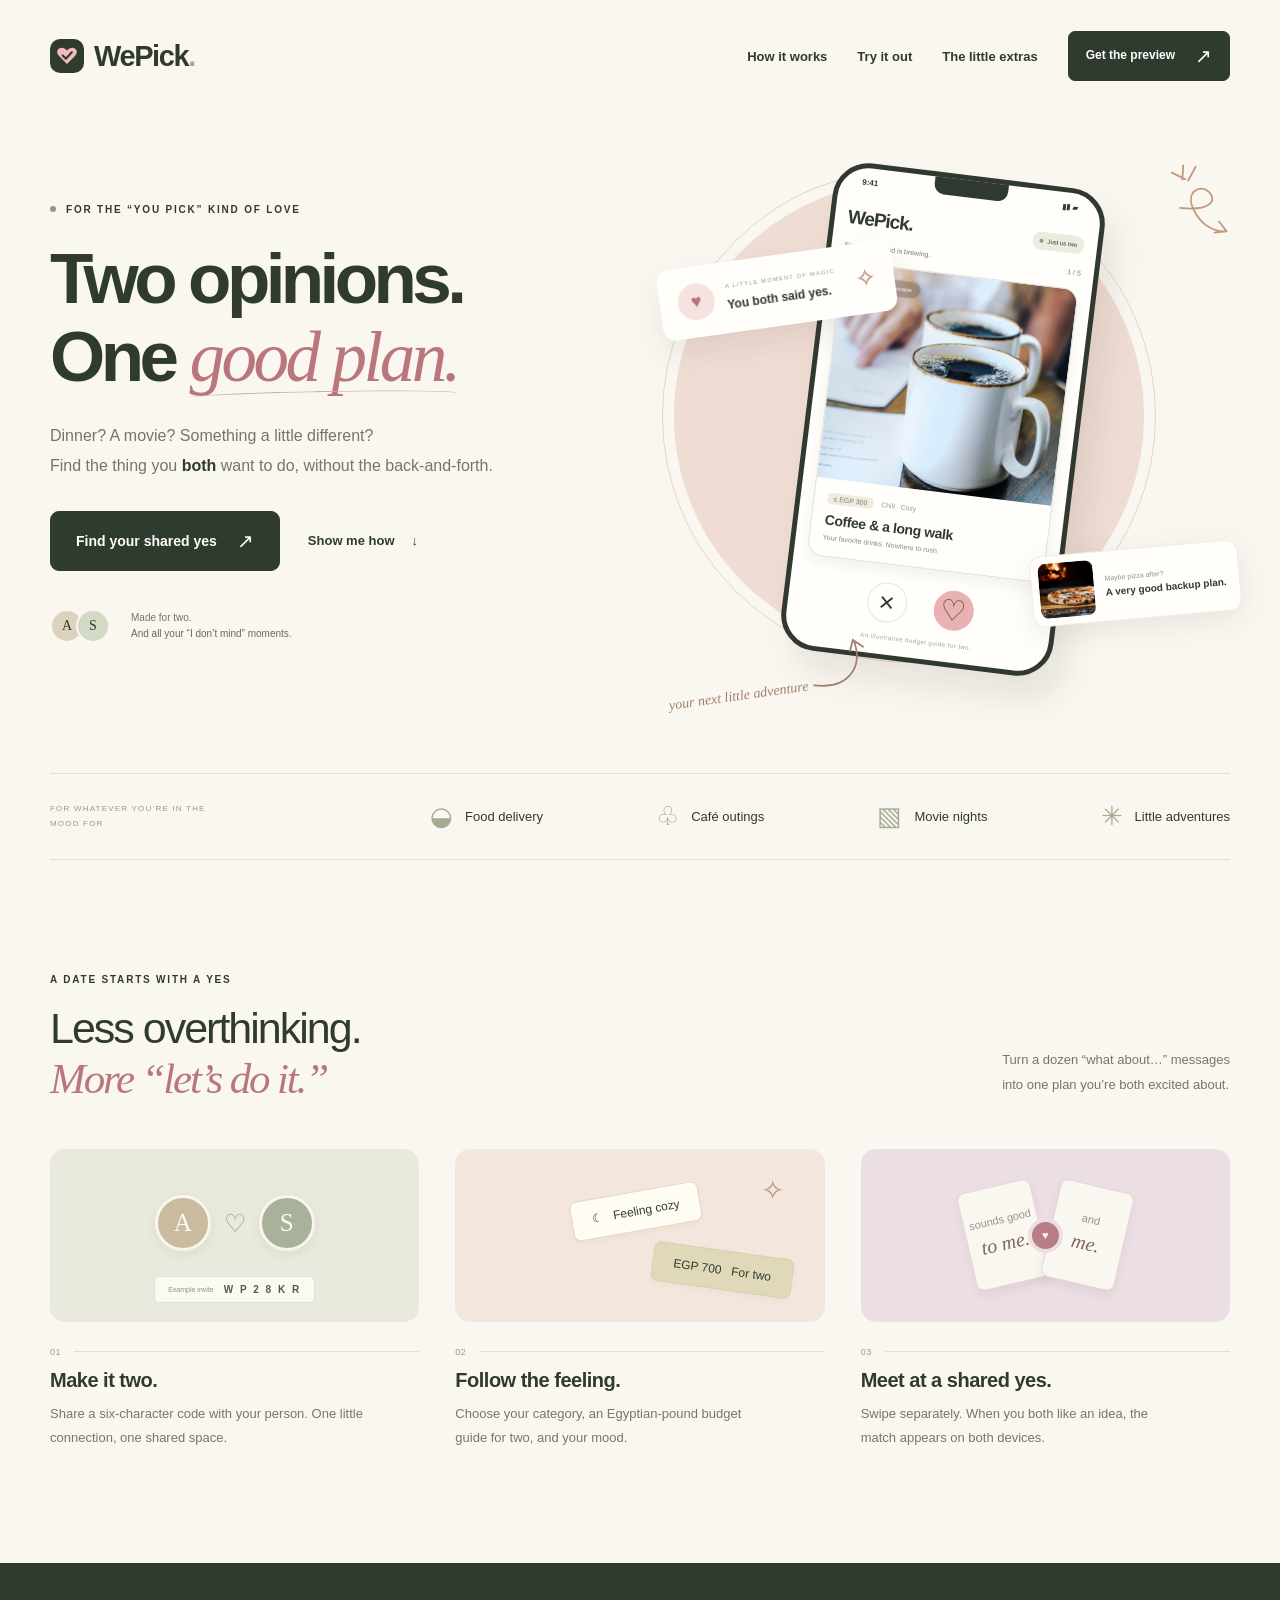
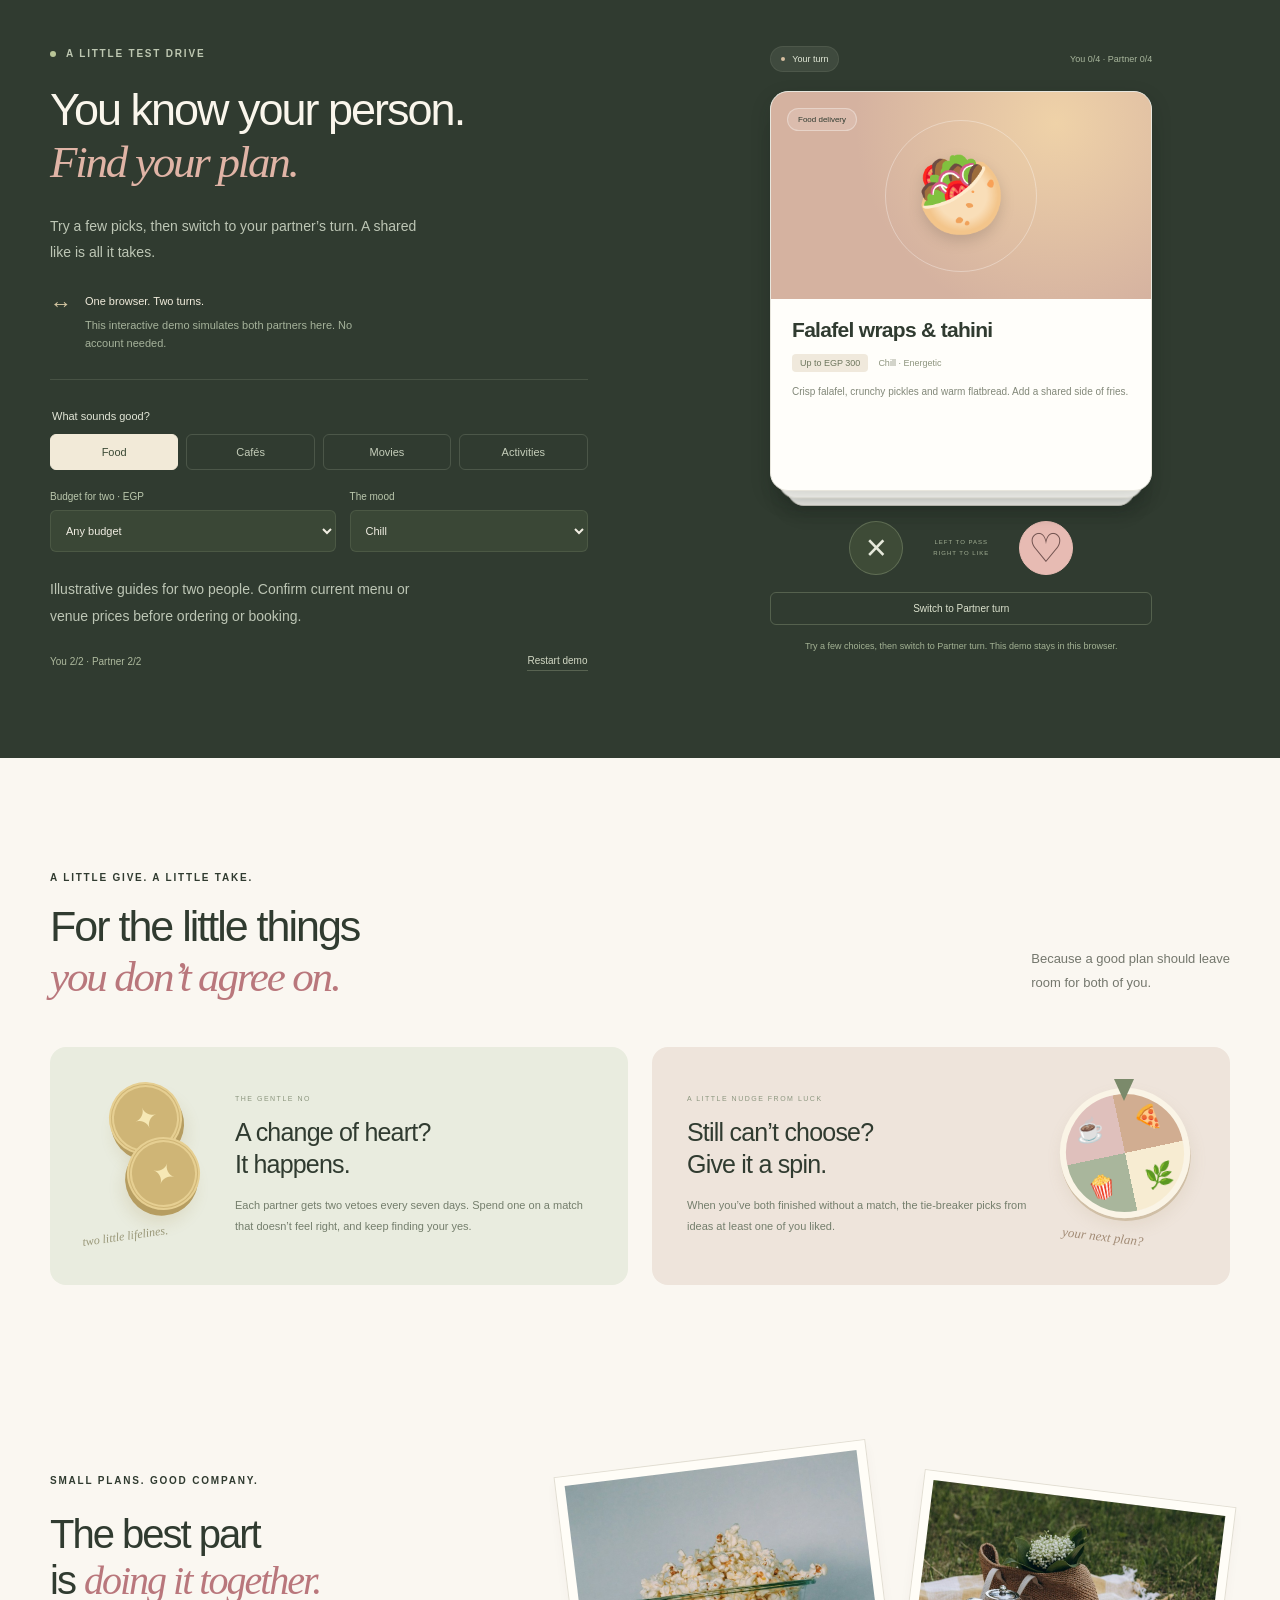
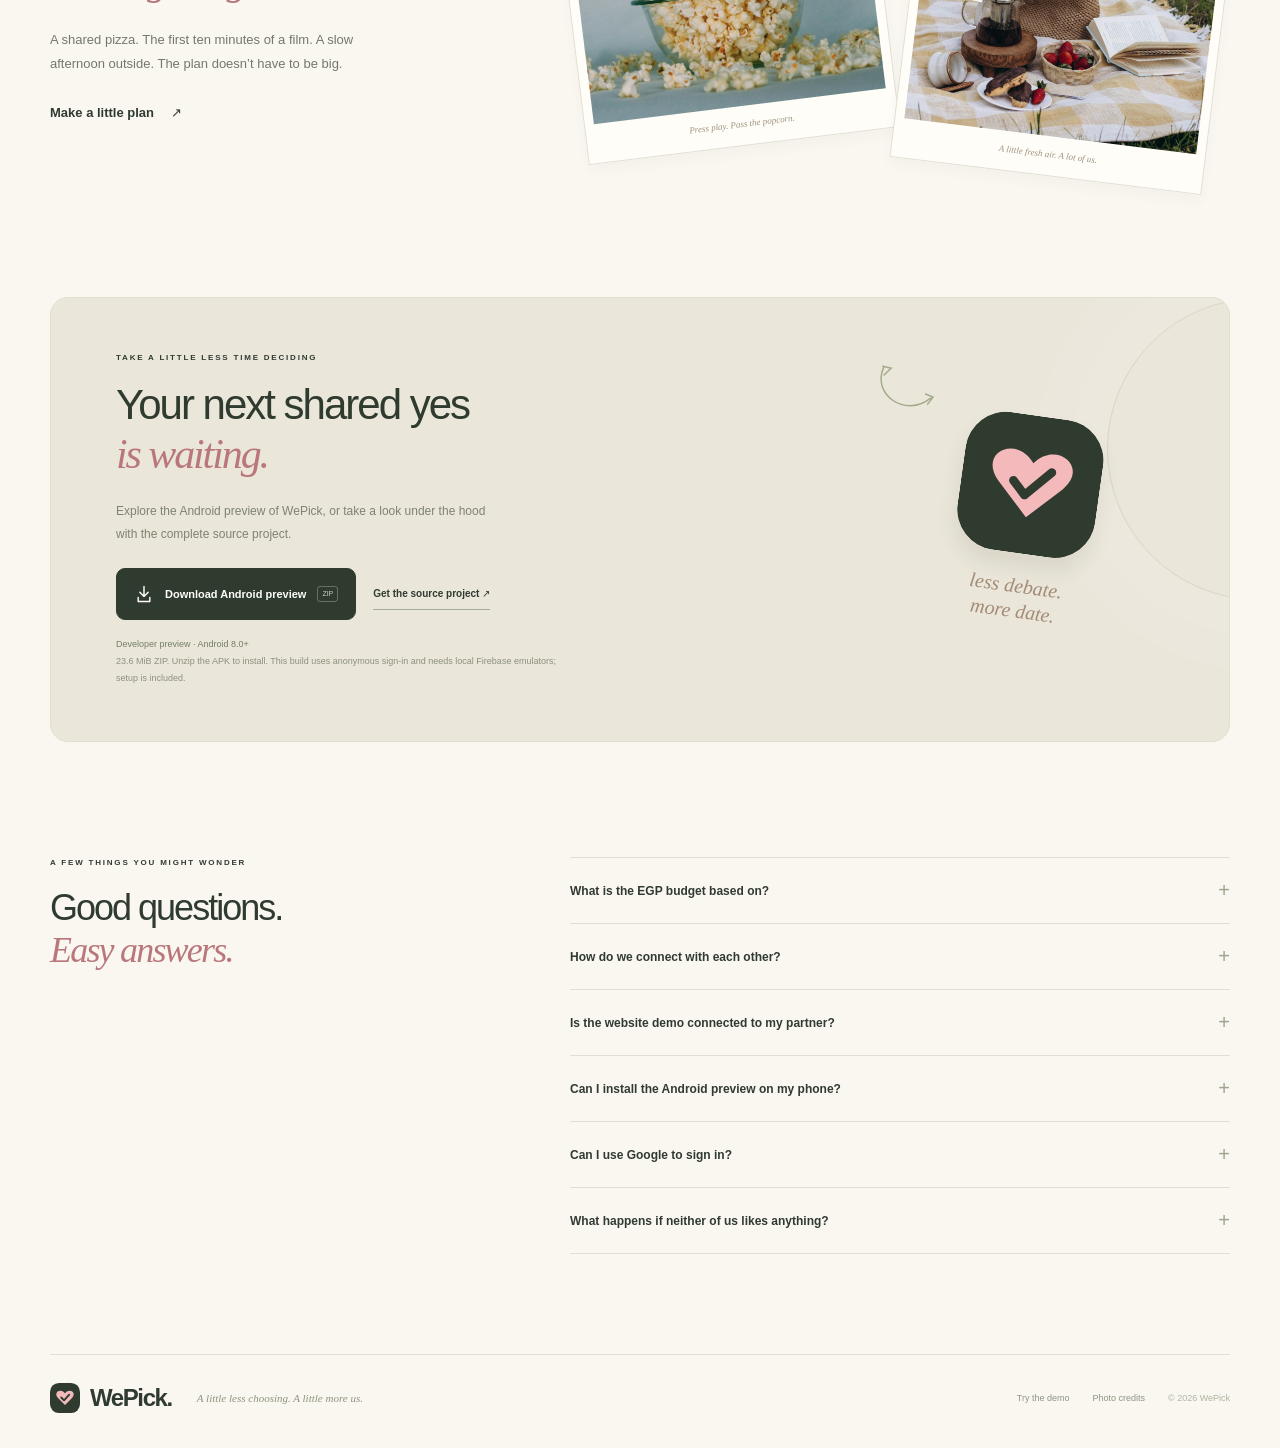
==== commit 64df2a1a: "Show Egyptian-pound budget guides for two" ====
--- a/docs/index.html
+++ b/docs/index.html
@@ -11,8 +11,8 @@
   <meta property="og:url" content="https://umito2.github.io/wepick/">
   <link rel="canonical" href="https://umito2.github.io/wepick/">
   <link rel="icon" type="image/svg+xml" href="./favicon.svg">
-  <link rel="stylesheet" href="./styles.css">
-  <script src="./app.js" defer></script>
+  <link rel="stylesheet" href="./styles.css?v=1.0.1">
+  <script src="./app.js?v=1.0.1" defer></script>
   <title>WePick — Less debate. More date.</title>
 </head>
 <body>
@@ -44,10 +44,10 @@
           <div class="phone-card">
             <img src="./images/coffee.jpg" alt="Two cups of coffee on a café table" width="1000" height="1500" fetchpriority="high">
             <span class="photo-tag">A little café escape</span>
-            <div class="phone-card-copy"><div><span class="mini-tag">$</span><span class="mini-vibe">Chill · Cozy</span></div><h2>Coffee &amp; a long walk</h2><p>Your favorite drinks. Nowhere to rush.</p></div>
+            <div class="phone-card-copy"><div><span class="mini-tag" aria-label="Illustrative budget for two: up to EGP 300">≤ EGP 300</span><span class="mini-vibe">Chill · Cozy</span></div><h2>Coffee &amp; a long walk</h2><p>Your favorite drinks. Nowhere to rush.</p></div>
           </div>
           <div class="phone-actions" aria-hidden="true"><span class="phone-pass">×</span><span class="phone-heart">♡</span></div>
-          <p class="phone-caption">Less deciding. More doing.</p>
+          <p class="phone-caption">An illustrative budget guide for two.</p>
         </div>
         <div class="match-note"><span class="match-icon" aria-hidden="true">♥</span><div><small>A LITTLE MOMENT OF MAGIC</small><strong>You both said yes.</strong></div><span class="sparkle" aria-hidden="true">✧</span></div>
         <div class="pizza-note"><img src="./images/pizza.jpg" alt="A wood-fired pizza to share" width="1000" height="668"><div><span>Maybe pizza after?</span><strong>A very good backup plan.</strong></div></div>
@@ -60,7 +60,7 @@
       <div class="section-heading"><div><p class="eyebrow">A DATE STARTS WITH A YES</p><h2 id="how-title">Less overthinking.<br><em>More “let’s do it.”</em></h2></div><p>Turn a dozen “what about…” messages<br>into one plan you’re both excited about.</p></div>
       <div class="steps">
         <article class="step"><div class="step-art pair-art" aria-hidden="true"><span class="person-avatar">A</span><span class="pair-line">♡</span><span class="person-avatar second">S</span><div class="example-code">Example invite <b>W P 2 8 K R</b></div></div><div class="step-number">01 <span></span></div><h3>Make it two.</h3><p>Share a six-character code with your person. One little connection, one shared space.</p></article>
-        <article class="step"><div class="step-art mood-art" aria-hidden="true"><span class="floating-pill">☾ &nbsp; Feeling cozy</span><span class="floating-pill budget-pill">$$ &nbsp; A little treat</span><span class="mood-star">✧</span></div><div class="step-number">02 <span></span></div><h3>Follow the feeling.</h3><p>Choose your category, spending limit, and mood. Keep the ideas right for right now.</p></article>
+        <article class="step"><div class="step-art mood-art" aria-hidden="true"><span class="floating-pill">☾ &nbsp; Feeling cozy</span><span class="floating-pill budget-pill">EGP 700 &nbsp; For two</span><span class="mood-star">✧</span></div><div class="step-number">02 <span></span></div><h3>Follow the feeling.</h3><p>Choose your category, an Egyptian-pound budget guide for two, and your mood.</p></article>
         <article class="step"><div class="step-art yes-art" aria-hidden="true"><span class="yes-card">sounds good<br><strong>to me.</strong></span><span class="yes-heart">♥</span><span class="yes-card second-card">and<br><strong>me.</strong></span></div><div class="step-number">03 <span></span></div><h3>Meet at a shared yes.</h3><p>Swipe separately. When you both like an idea, the match appears on both devices.</p></article>
       </div>
     </section>
@@ -69,7 +69,8 @@
       <div class="wrap demo-layout">
         <div class="demo-copy"><p class="eyebrow light-eyebrow"><span class="status-dot"></span> A LITTLE TEST DRIVE</p><h2 id="demo-title">You know your person.<br><em>Find your plan.</em></h2><p>Try a few picks, then switch to your partner’s turn. A shared like is all it takes.</p><div class="demo-disclaimer"><span aria-hidden="true">↔</span><div><strong>One browser. Two turns.</strong><p>This interactive demo simulates both partners here. No account needed.</p></div></div>
           <fieldset class="category-picker"><legend>What sounds good?</legend><div><button type="button" data-category="FOOD" aria-pressed="true" class="is-active">Food</button><button type="button" data-category="OUTINGS" aria-pressed="false">Cafés</button><button type="button" data-category="MOVIES" aria-pressed="false">Movies</button><button type="button" data-category="ACTIVITIES" aria-pressed="false">Activities</button></div></fieldset>
-          <div class="demo-filter-row"><label for="demo-budget">Budget, up to<select id="demo-budget"><option value="LOW">$ · Keep it simple</option><option value="MEDIUM">$$ · A little treat</option><option value="HIGH" selected>$$$ · Any budget</option></select></label><label for="demo-mood">The mood<select id="demo-mood"><option value="CHILL" selected>Chill</option><option value="ENERGETIC">Energetic</option><option value="COZY">Cozy</option></select></label></div>
+          <div class="demo-filter-row"><label for="demo-budget">Budget for two · EGP<select id="demo-budget" aria-describedby="budget-guide-note"><option value="LOW">Up to EGP 300</option><option value="MEDIUM">Up to EGP 700</option><option value="HIGH" selected>Any budget</option></select></label><label for="demo-mood">The mood<select id="demo-mood"><option value="CHILL" selected>Chill</option><option value="ENERGETIC">Energetic</option><option value="COZY">Cozy</option></select></label></div>
+          <p class="budget-guide-note" id="budget-guide-note">Illustrative guides for two people. Confirm current menu or venue prices before ordering or booking.</p>
           <div class="demo-meta"><span id="token-count">You 2/2 · Partner 2/2</span><button type="button" id="restart-demo">Start fresh ↻</button></div>
         </div>
         <div class="demo-playground">
@@ -91,7 +92,7 @@
 
     <section class="download-section wrap section-space" id="get-wepick" aria-labelledby="download-title"><div class="download-card"><div class="download-copy"><p class="eyebrow">TAKE A LITTLE LESS TIME DECIDING</p><h2 id="download-title">Your next shared yes<br><em>is waiting.</em></h2><p>Explore the Android preview of WePick, or take a look under the hood with the complete source project.</p><div class="download-actions"><a class="button" href="./downloads/wepick-android-preview.zip" download><svg viewBox="0 0 24 24" width="20" height="20" fill="none" stroke="currentColor" stroke-width="1.7" aria-hidden="true"><path d="M12 3v12m-5-5 5 5 5-5M5 16v5h14v-5" stroke-linecap="round" stroke-linejoin="round"/></svg>Download Android preview <span class="file-type">ZIP</span></a><a class="source-link" href="./downloads/wepick-mvp.zip" download>Get the source project ↗</a></div><p class="download-note"><strong>Developer preview · Android 8.0+</strong><br>23.6 MiB ZIP. Unzip the APK to install. This build uses anonymous sign-in and needs local Firebase emulators; setup is included.</p></div><div class="download-mark" aria-hidden="true"><img src="./favicon.svg" alt="" width="160" height="160"><span>less debate.<br>more date.</span><svg viewBox="0 0 100 65" fill="none"><path d="M10 21c6 39 62 42 76 0M8 20l11-4-3 13M77 20l11-2-1 12" stroke="currentColor" stroke-width="2" stroke-linecap="round"/></svg></div></div></section>
 
-    <section class="faq-section wrap" aria-labelledby="faq-title"><div><p class="eyebrow">A FEW THINGS YOU MIGHT WONDER</p><h2 id="faq-title">Good questions.<br><em>Easy answers.</em></h2></div><div class="faq-list"><details><summary>How do we connect with each other?<span aria-hidden="true">+</span></summary><p>In the Android app, one partner creates a six-character invite code. The other enters it to join the same couple room. Once connected, either partner can start a shared round.</p></details><details><summary>Is the website demo connected to my partner?<span aria-hidden="true">+</span></summary><p>The website demo runs in this browser. Switch between the two turns to try both partners’ choices. Real partner pairing and device sync are part of the Android app and require its Firebase backend.</p></details><details><summary>Can I install the Android preview on my phone?<span aria-hidden="true">+</span></summary><p>The included APK is a developer preview configured for an Android emulator at 10.0.2.2. It needs the local Firebase Auth, Firestore, and Functions emulators. For a physical phone, use the source project to set the emulator host or configure a production Firebase project.</p></details><details><summary>Can I use Google to sign in?<span aria-hidden="true">+</span></summary><p>The emulator preview uses anonymous sign-in. Google sign-in is available in the production build after Firebase OAuth and App Check are configured.</p></details><details><summary>What happens if neither of us likes anything?<span aria-hidden="true">+</span></summary><p>If there are no remaining likes, start a new round with a different mood or category. The tie-breaker only chooses from ideas at least one partner liked, and it always excludes vetoed items.</p></details></div></section>
+    <section class="faq-section wrap" aria-labelledby="faq-title"><div><p class="eyebrow">A FEW THINGS YOU MIGHT WONDER</p><h2 id="faq-title">Good questions.<br><em>Easy answers.</em></h2></div><div class="faq-list"><details><summary>What is the EGP budget based on?<span aria-hidden="true">+</span></summary><p>These are illustrative spending tiers for two people: up to EGP 300, EGP 301–700, and over EGP 700. Choose “Up to EGP 700” to include the first two tiers, or “Any budget” to see all ideas. The demo uses preloaded ideas and does not fetch live menu prices. Confirm current costs with the restaurant or venue.</p></details><details><summary>How do we connect with each other?<span aria-hidden="true">+</span></summary><p>In the Android app, one partner creates a six-character invite code. The other enters it to join the same couple room. Once connected, either partner can start a shared round.</p></details><details><summary>Is the website demo connected to my partner?<span aria-hidden="true">+</span></summary><p>The website demo runs in this browser. Switch between the two turns to try both partners’ choices. Real partner pairing and device sync are part of the Android app and require its Firebase backend.</p></details><details><summary>Can I install the Android preview on my phone?<span aria-hidden="true">+</span></summary><p>The included APK is a developer preview configured for an Android emulator at 10.0.2.2. It needs the local Firebase Auth, Firestore, and Functions emulators. For a physical phone, use the source project to set the emulator host or configure a production Firebase project.</p></details><details><summary>Can I use Google to sign in?<span aria-hidden="true">+</span></summary><p>The emulator preview uses anonymous sign-in. Google sign-in is available in the production build after Firebase OAuth and App Check are configured.</p></details><details><summary>What happens if neither of us likes anything?<span aria-hidden="true">+</span></summary><p>If there are no remaining likes, start a new round with a different mood or category. The tie-breaker only chooses from ideas at least one partner liked, and it always excludes vetoed items.</p></details></div></section>
   </main>
   <footer class="site-footer wrap"><a class="brand" href="#"><img src="./favicon.svg" width="30" height="30" alt=""><span>WePick.</span></a><p>A little less choosing. A little more us.</p><div><a href="#demo">Try the demo</a><a href="./credits.html">Photo credits</a><span>© 2026 WePick</span></div></footer>
 
--- a/docs/styles.css
+++ b/docs/styles.css
@@ -8,6 +8,7 @@
 .demo-playground{max-width:382px;width:100%;margin-inline:auto}.demo-topline{display:flex;align-items:center;justify-content:space-between;gap:12px;font-size:9px;color:#a8b69c;margin-bottom:19px}.demo-topline>span:first-child{display:flex;align-items:center;gap:7px;background:#e7eadb15;color:#e2e8d7;border:1px solid #d8dfc717;padding:7px 10px;border-radius:20px}.demo-topline b{font-weight:500}.demo-topline i{background:#d7bea0}.deck-wrap{position:relative;height:400px}#demo-cards{position:absolute;inset:0;perspective:800px}.demo-card{position:absolute;inset:0;background:var(--white);color:var(--ink);border:1px solid #e8e6dd;border-radius:18px;overflow:hidden;box-shadow:0 8px 20px #151e1833;transform-origin:50% 80%;will-change:transform,opacity;user-select:none;cursor:grab;touch-action:pan-y}.demo-card.is-dragging{cursor:grabbing}.card-visual{height:207px;position:relative;display:grid;place-items:center;overflow:hidden;background:#cbd4bb}.visual-food{background:radial-gradient(circle at 75% 15%,#efd2a8,transparent 60%),#d5b2a0}.visual-outings{background:radial-gradient(circle at 80% 20%,#c2c8b1,transparent 60%),#9ba58b}.visual-movies{background:radial-gradient(circle at 80% 20%,#e0cbd8,transparent 60%),#b5a3c2}.visual-activities{background:radial-gradient(circle at 80% 20%,#f2dbb1,transparent 60%),#d6c092}.card-visual:after{content:"";position:absolute;width:150px;height:150px;border:1px solid #fff5;border-radius:50%;z-index:0}.card-emoji{font-size:72px;z-index:1;filter:drop-shadow(0 6px 7px #0002)}.card-category{position:absolute;top:16px;left:16px;border:1px solid #ffffff55;background:#ffffff24;border-radius:20px;padding:6px 10px;font-size:8px;color:#303b30;z-index:2}.card-body{padding:18px 21px}.card-body h3{font-size:21px;letter-spacing:-.7px;font-weight:600;line-height:1.2;margin:0 0 12px}.card-tags{display:flex;align-items:center;gap:10px;font-size:9px;margin-bottom:11px}.price-tag{background:#f0e9dc;border-radius:4px;padding:4px 8px;color:#6d765d}.vibe-tag{color:#8e957f}.description{font-size:10px;line-height:1.75;color:#828879;margin:0;display:-webkit-box;-webkit-line-clamp:3;-webkit-box-orient:vertical;overflow:hidden}.vote-badge{position:absolute;top:70px;border:3px solid white;color:white;font-weight:750;padding:4px 12px;font-size:27px;border-radius:5px;z-index:3;pointer-events:none}.vote-badge.like{right:20px;transform:rotate(12deg);background:#537c4c44}.vote-badge.pass{left:20px;transform:rotate(-12deg);background:#b75a6b44}.demo-card[data-item-id="food-pizza-duo"] .card-visual{background:linear-gradient(#0002,#0002),url('./images/pizza.jpg') center/cover}.demo-card[data-item-id="cafe-coffee-stroll"] .card-visual{background:linear-gradient(#0002,#0002),url('./images/coffee.jpg') 50% 60%/cover}.demo-card[data-item-id="activity-picnic"] .card-visual{background:linear-gradient(#0002,#0002),url('./images/picnic.jpg') 50% 70%/cover}.demo-card[data-item-id="food-pizza-duo"] .card-category,.demo-card[data-item-id="cafe-coffee-stroll"] .card-category,.demo-card[data-item-id="activity-picnic"] .card-category{color:white;background:#0004}.demo-card[data-item-id="food-pizza-duo"] .card-emoji,.demo-card[data-item-id="cafe-coffee-stroll"] .card-emoji,.demo-card[data-item-id="activity-picnic"] .card-emoji{font-size:35px;position:absolute;right:16px;bottom:13px}.demo-card[data-item-id="food-pizza-duo"] .card-visual:after,.demo-card[data-item-id="cafe-coffee-stroll"] .card-visual:after,.demo-card[data-item-id="activity-picnic"] .card-visual:after{display:none}.demo-actions{display:flex;justify-content:center;align-items:center;gap:30px;margin-top:30px}.vote-button{display:grid;place-items:center;width:54px;height:54px;border-radius:50%;font-size:36px;border:1px solid #9aaa8860;background:#3e4b37;color:#e6e9db;line-height:1;transition:transform .2s}.vote-button:hover:not(:disabled){transform:scale(1.08)}.like-button{background:#e7bbb3;color:#70524f;border-color:#e7bbb3;font-size:40px}.demo-actions>span{font-size:6px;line-height:1.8;text-align:center;letter-spacing:1px;color:#a3b095}.turn-button{width:100%;margin-top:17px;padding:10px;background:transparent;color:#dce2ce;font-size:10px;border:1px solid #8c9b7b66;border-radius:6px}.turn-button:hover{background:#415139}.spin-button{margin-top:10px;width:100%;padding:12px;background:#dfcda9;border-radius:6px;color:#35402d;font-size:11px}#demo-status{font-size:9px;line-height:1.7;min-height:32px;text-align:center;color:#a3b294;margin:14px 0 0}#empty-demo{position:absolute;inset:50px 25px;display:flex;align-items:center;justify-content:center;text-align:center;font-family:Georgia,serif;font-size:26px;color:#dce4ce;line-height:1.5}.demo-open-match{font-size:11px;background:#e7eadc;padding:8px 13px;border-radius:6px;margin-top:8px;color:#33412e}
 .extras-grid{display:grid;grid-template-columns:1fr 1fr;gap:24px}.veto-panel,.luck-panel{display:flex;align-items:center;gap:30px;border-radius:16px;overflow:hidden;padding:35px}.veto-panel{background:#e9ecdf}.luck-panel{background:#eee4db}.extras-grid h3{font-size:25px;line-height:1.25;font-weight:500;letter-spacing:-.8px;margin-bottom:15px}.extras-grid p{font-size:11px;line-height:1.9;color:#747e6c;margin:0}.small-label{display:block;font-size:7px;letter-spacing:1.5px;color:#8c967f;margin-bottom:15px}.token-illustration{position:relative;width:140px;min-width:120px;align-self:stretch;display:flex;flex-direction:column;align-items:center;justify-content:center;padding-bottom:40px}.token-illustration>span{display:grid;place-items:center;background:#cfb576;color:#f6e8b5;height:73px;width:73px;border-radius:50%;border:5px double #e6cf92;box-shadow:0 6px 0 #b69d61,0 15px 15px #947b2a22;font-size:29px;transform:rotate(-20deg)}.token-illustration>span+span{margin:-18px 0 0 37px;transform:rotate(18deg)}.token-illustration i{position:absolute;bottom:6px;left:-3px;white-space:nowrap;font-size:12px;font-family:Georgia,serif;color:#9a9879;transform:rotate(-8deg)}.luck-panel{padding-right:20px}.luck-panel>div:first-child{flex:1}.roulette-illustration{width:150px;min-width:140px;position:relative;padding-bottom:27px}.roulette-wheel{height:130px;width:130px;border-radius:50%;background:conic-gradient(#d1ad91 0 90deg,#f7ecd2 90deg 180deg,#a9b69c 180deg 270deg,#dfc0bc 270deg);border:6px solid #faf4e6;box-shadow:0 3px 0 #d0bfa6,0 8px 16px #a78c6322;display:grid;grid-template-columns:1fr 1fr;place-items:center;transform:rotate(-12deg)}.roulette-wheel>span{font-size:23px}.roulette-pointer{position:absolute;top:-9px;left:54px;z-index:1;width:0;height:0;border-inline:10px solid transparent;border-top:22px solid #7b8a6b}.roulette-illustration b{position:absolute;bottom:0;left:2px;font-family:Georgia,serif;font-size:13px;font-weight:400;font-style:italic;color:#a28b75;transform:rotate(7deg)}.possibilities{display:grid;grid-template-columns:.8fr 1.2fr;gap:80px;align-items:center;padding:30px 0 50px}.possibilities h2{font-size:40px}.possibilities-copy>p:not(.eyebrow){font-size:13px;line-height:1.9;color:var(--muted);margin:23px 0 18px;max-width:315px}.moment-gallery{display:flex;align-items:center;gap:22px;padding-right:10px}.moment-image{margin:0;width:50%;padding:9px;background:#fffdf7;border:1px solid #e2ded3;box-shadow:0 7px 12px #4f463509;transform:rotate(-7deg)}.moment-image img{width:100%;height:240px;object-fit:cover}.movie-moment img{object-position:42% 50%}.moment-image figcaption{font-family:Georgia,serif;font-style:italic;font-size:9px;color:#9b907d;white-space:nowrap;text-align:center;padding:13px 0 7px}.picnic-moment{transform:rotate(7deg);margin-top:60px}.picnic-moment img{object-position:50% 70%}.download-section{padding-top:70px;padding-bottom:85px}.download-card{background:#eae6da;border:1px solid #e1dfd1;border-radius:18px;padding:54px 65px;display:grid;grid-template-columns:1.5fr .6fr;gap:80px;align-items:center;position:relative;overflow:hidden}.download-card:after{content:"";width:300px;height:300px;position:absolute;right:-180px;top:0;border:1px solid #d8d6c6;border-radius:50%;box-shadow:0 0 0 35px #ffffff0d,0 0 0 70px #ffffff0d;pointer-events:none}.download-copy{position:relative;z-index:1}.download-copy .eyebrow{font-size:8px;margin-bottom:17px}.download-copy h2{font-size:42px}.download-copy>p:not(.eyebrow):not(.download-note){font-size:12px;line-height:1.9;color:#7f8271;max-width:390px;margin:22px 0}.download-actions{display:flex;flex-wrap:wrap;align-items:center;gap:17px}.download-actions .button{font-size:11px;gap:11px;padding:15px 17px;min-height:48px}.file-type{font-size:7px;font-weight:500;border:1px solid #dce4ca50;border-radius:3px;padding:2px 4px;color:#c6cfb7}.source-link{font-size:10px;font-weight:550;padding:10px 0;border-bottom:1px solid #a8ad99}.download-note{font-size:9px;line-height:1.9;color:#8c907e;max-width:450px;margin:16px 0 0}.download-note strong{font-size:9px;color:#757e65;font-weight:500}.download-mark{position:relative;z-index:1;text-align:center;transform:rotate(8deg)}.download-mark img{width:139px;height:139px;margin:auto;box-shadow:0 13px 20px #424b2b18;border-radius:40px}.download-mark span{font-family:Georgia,serif;font-size:20px;line-height:1.25;color:#a38b76;font-style:italic;display:block;margin-top:20px}.download-mark svg{width:78px;height:48px;color:#a3aa8a;position:absolute;top:-30px;left:-39px;transform:rotate(25deg)}.faq-section{padding:30px 0 100px;display:grid;grid-template-columns:.8fr 1.2fr;gap:80px}.faq-section h2{font-size:36px}.faq-section .eyebrow{font-size:8px;margin-bottom:18px}.faq-list details{border-top:1px solid var(--line)}.faq-list details:last-child{border-bottom:1px solid var(--line)}summary{list-style:none;display:flex;justify-content:space-between;align-items:center;gap:20px;padding:21px 0;font-size:12px;font-weight:550;cursor:pointer}summary::-webkit-details-marker{display:none}summary span{font-size:20px;font-weight:300;color:#9fa58e}details[open] summary span{transform:rotate(45deg)}details p{font-size:11px;line-height:1.9;color:var(--muted);margin:0 24px 22px 0;max-width:500px}.site-footer{border-top:1px solid var(--line);padding:28px 0 35px;display:flex;align-items:center;gap:25px}.site-footer .brand{font-size:24px}.site-footer>p{font-family:Georgia,serif;font-style:italic;color:#8c947c;font-size:11px;margin:0 auto 0 0}.site-footer>div{display:flex;gap:23px;align-items:center;font-size:9px;color:#8e9582}.site-footer a:hover{color:#b9777c}.site-footer>div>span{color:#afb39f}
 dialog{border:1px solid #e5d6ce;border-radius:25px;background:var(--paper);color:var(--ink);padding:0;width:min(440px,calc(100% - 36px));max-height:calc(100dvh - 40px);box-shadow:0 30px 100px #18251f66}dialog::backdrop{background:#1e2b23a6;backdrop-filter:blur(5px)}.match-dialog-inner{padding:35px 33px 25px;position:relative;text-align:center;overflow:auto}.dialog-close{position:absolute;top:10px;right:12px;width:35px;height:35px;background:transparent;color:#7a846c;font-size:25px}.match-dialog-heart{width:60px;height:60px;display:grid;place-items:center;background:#f0d9d4;color:#b7767c;border-radius:50%;font-size:27px;margin:0 auto 20px}.match-dialog-inner .eyebrow{justify-content:center;color:#a39780;font-size:8px;margin-bottom:13px}.match-dialog-inner h2{font-family:Georgia,serif;font-style:italic;color:#b9777c;font-size:43px}.match-source{color:#9c9e89;font-size:10px;line-height:1.7;margin:13px 0}.match-dialog-inner h3{font-size:22px;line-height:1.5;letter-spacing:-.5px;background:#eceede;padding:20px 14px;border:1px solid #dfe2cc;border-radius:12px;margin:20px 0 15px}.match-dialog-inner>#match-description{font-size:12px;line-height:1.8;color:#8c927e}.match-dialog-inner>.button{width:100%;margin-top:10px}.veto-dialog-button{width:100%;padding:13px;background:transparent;border:1px solid #cdd3bf;border-radius:8px;margin-top:10px;font-size:12px;color:#738363}.dialog-note{font-size:8px;line-height:1.6;color:#a5ab93;margin:18px 0 0}
+.demo-copy>.budget-guide-note{font-size:10px;line-height:1.75;color:#bdc6b5;max-width:390px;margin:12px 0 0}.card-tags{flex-wrap:wrap;row-gap:5px}.price-tag{white-space:nowrap}
 @media(min-width:1500px){.hero{min-height:700px}.hero-visual{transform:scale(1.06)}}
 @media(max-width:1100px){.wrap{width:calc(100% - 64px)}.site-header nav{gap:20px}.hero{gap:15px}h1{font-size:59px;letter-spacing:-3.5px}.hero-visual{transform:scale(.9);transform-origin:center right;margin-left:-35px}.category-strip>div{gap:16px}.category-strip>div>span{font-size:11px;gap:7px}.demo-layout{gap:65px}.extras-grid{gap:18px}.veto-panel,.luck-panel{padding:26px 20px;gap:18px}.token-illustration{min-width:95px;width:95px}.roulette-illustration{min-width:115px;width:115px}.roulette-wheel{width:110px;height:110px}.roulette-pointer{left:44px}.extras-grid h3{font-size:21px}.extras-grid p{font-size:10px}.possibilities{gap:45px}.download-card{padding:46px;gap:35px}.download-copy h2{font-size:39px}.faq-section{gap:40px}.site-footer{gap:18px}.site-footer>div{gap:15px}}
 @media(max-width:800px){.wrap{width:calc(100% - 42px)}.site-header{height:84px;position:relative;z-index:5}.brand{font-size:27px}.site-header nav{display:none;position:absolute;top:72px;left:0;right:0;background:var(--white);padding:20px;border:1px solid var(--line);border-radius:12px;box-shadow:0 16px 24px #303b3010;flex-direction:column;align-items:stretch;gap:4px}.site-header nav.is-open{display:flex}.site-header nav>a:not(.button){padding:12px}.nav-cta{margin-top:8px}.menu-toggle{width:42px;height:42px;background:transparent;display:flex;flex-direction:column;justify-content:center;align-items:center;gap:6px}.menu-toggle>span{width:21px;height:1.5px;background:var(--ink)}.hero{grid-template-columns:1fr 1fr;min-height:550px;padding:35px 0 30px}.hero-copy>.eyebrow{font-size:7px;letter-spacing:1px;gap:7px;white-space:nowrap}h1{font-size:clamp(39px,6.8vw,55px);letter-spacing:-2.6px}.hero-description{font-size:12px;line-height:1.8}.desktop-break{display:none}.hero-actions{flex-direction:column;align-items:flex-start;gap:9px;margin-top:23px}.hero-actions>.button{font-size:11px;min-height:47px;padding:13px 17px}.hero-actions>.text-link{font-size:11px}.hero-footnote{margin-top:21px;gap:8px}.hero-footnote p{font-size:8px}.little-avatars span{width:28px;height:28px;font-size:11px}.hero-visual{height:500px;transform:scale(.75);transform-origin:center right;margin-left:-80px;margin-right:-6px}.hero-orbit{width:390px;height:390px;left:-30px}.orbit-two{width:414px;height:414px;left:-42px}.match-note{left:-53px;top:80px}.pizza-note{right:-20px;bottom:40px}.doodle{right:-35px;top:0}.handwritten{bottom:-30px;left:-20px}.category-strip{padding-block:22px;flex-direction:column;gap:16px;align-items:center}.category-strip>span{max-width:none;font-size:7px;letter-spacing:1.4px}.category-strip>div{width:100%;gap:18px;justify-content:space-around}.category-strip>div>span{font-size:10px;gap:6px}.category-strip b{font-size:21px}.section-space{padding-block:75px}.section-heading{gap:25px;margin-bottom:30px}h2{font-size:35px;letter-spacing:-1.7px}.section-heading>p{font-size:11px;max-width:210px}.eyebrow{font-size:8px;letter-spacing:1.4px}.steps{gap:21px}.step-art{height:144px}.step h3{font-size:17px}.step>p{font-size:11px;line-height:1.8}.person-avatar{width:44px;height:44px;font-size:20px}.pair-art{gap:8px}.example-code{padding:5px 7px;font-size:6px;gap:5px;bottom:16px}.example-code b{font-size:8px;letter-spacing:1px}.floating-pill{font-size:10px;padding:10px 12px}.budget-pill{right:15px;bottom:25px}.mood-star{right:15px;font-size:23px}.yes-card{width:57px;height:83px;font-size:9px}.yes-card strong{font-size:17px}.yes-heart{width:30px;height:30px}.demo-section{padding-block:65px}.demo-layout{gap:32px;grid-template-columns:1fr 1fr}.demo-copy h2{font-size:34px}.demo-copy>p:not(.eyebrow){font-size:12px}.demo-disclaimer{gap:10px;margin:20px 0}.demo-disclaimer p{font-size:10px}.category-picker>div{gap:5px}.category-picker button{font-size:9px;padding:10px 4px}.demo-filter-row{gap:8px;grid-template-columns:1.1fr 1fr}.demo-filter-row select{font-size:9px;padding:10px 6px}.demo-meta{font-size:8px;gap:8px}.demo-meta button{font-size:8px}.demo-topline{font-size:7px;gap:5px}.demo-topline>span:first-child{padding:6px 8px}.deck-wrap{height:370px}.card-visual{height:176px}.card-body{padding:17px}.card-body h3{font-size:19px}.description{font-size:9px}.card-tags{font-size:8px}.card-category{font-size:7px}.card-emoji{font-size:60px}.demo-actions{gap:20px;margin-top:27px}.vote-button{height:48px;width:48px}.demo-actions>span{font-size:5px}.turn-button{font-size:9px}#demo-status{font-size:8px}.extras-grid{grid-template-columns:1fr}.veto-panel,.luck-panel{padding:32px 40px;gap:35px}.veto-panel>div:last-child{max-width:420px}.token-illustration{width:150px;min-width:130px}.token-illustration i{bottom:0}.extras-grid h3{font-size:26px}.extras-grid p{font-size:12px}.roulette-illustration{width:170px;min-width:150px}.roulette-wheel{width:140px;height:140px}.roulette-pointer{left:60px}.luck-panel>div:first-child{max-width:350px}.possibilities{gap:30px;padding-top:10px}.possibilities h2{font-size:32px}.possibilities-copy>p:not(.eyebrow){font-size:11px}.moment-gallery{gap:12px;padding-right:3px}.moment-image{padding:7px}.moment-image img{height:200px}.moment-image figcaption{font-size:6px;padding-block:10px 4px}.picnic-moment{margin-top:35px}.download-card{padding:40px 30px;gap:25px;grid-template-columns:1.5fr .6fr}.download-copy h2{font-size:35px}.download-copy>p:not(.eyebrow):not(.download-note){font-size:11px}.download-copy .eyebrow{font-size:7px}.download-mark img{width:110px;height:110px;border-radius:30px}.download-mark span{font-size:16px}.download-actions .button{font-size:10px;gap:9px}.download-note{font-size:8px}.faq-section{padding-bottom:70px;gap:35px;grid-template-columns:.8fr 1.2fr}.faq-section h2{font-size:30px}.faq-section .eyebrow{font-size:6px}summary{font-size:11px;line-height:1.6;padding:18px 0}details p{font-size:10px}.site-footer{flex-wrap:wrap;gap:18px}.site-footer>p{font-size:10px}.site-footer>div{width:100%;justify-content:space-between;padding-top:5px}.site-footer>div>span{margin-left:auto}}
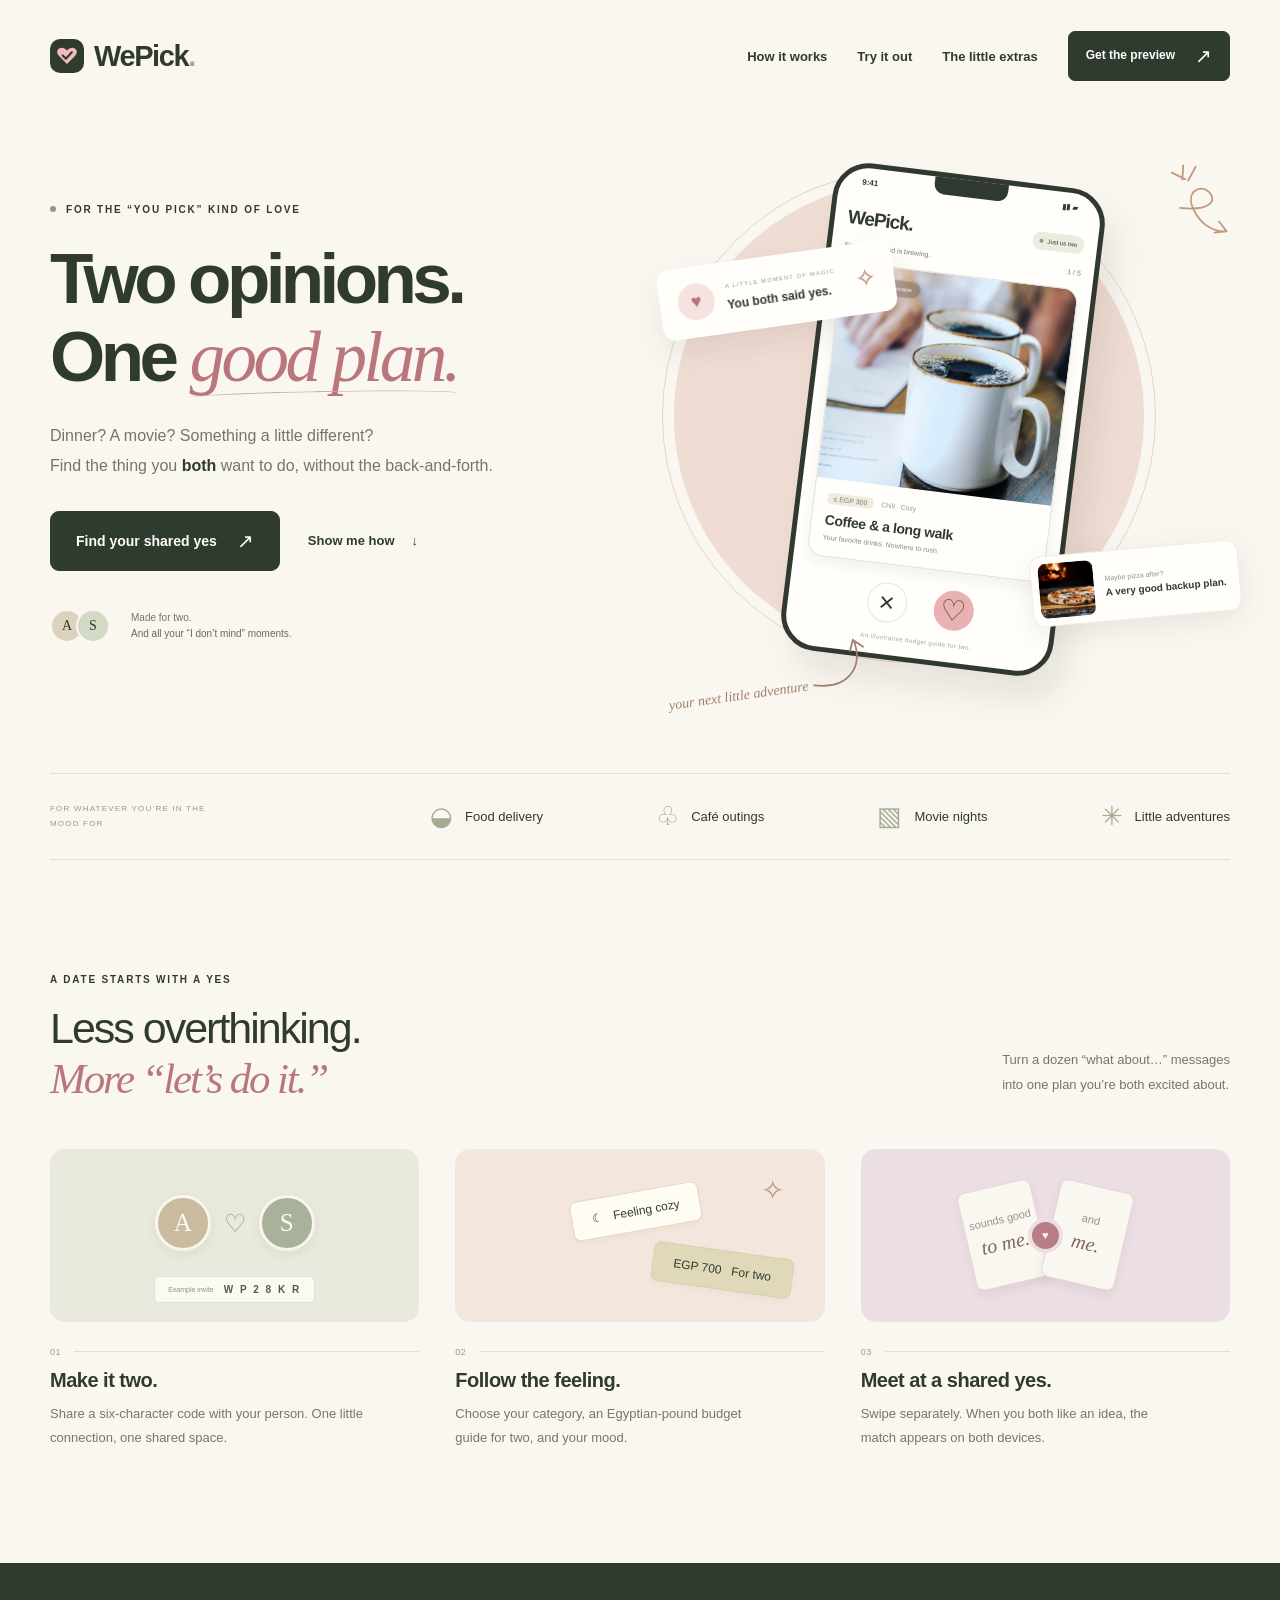
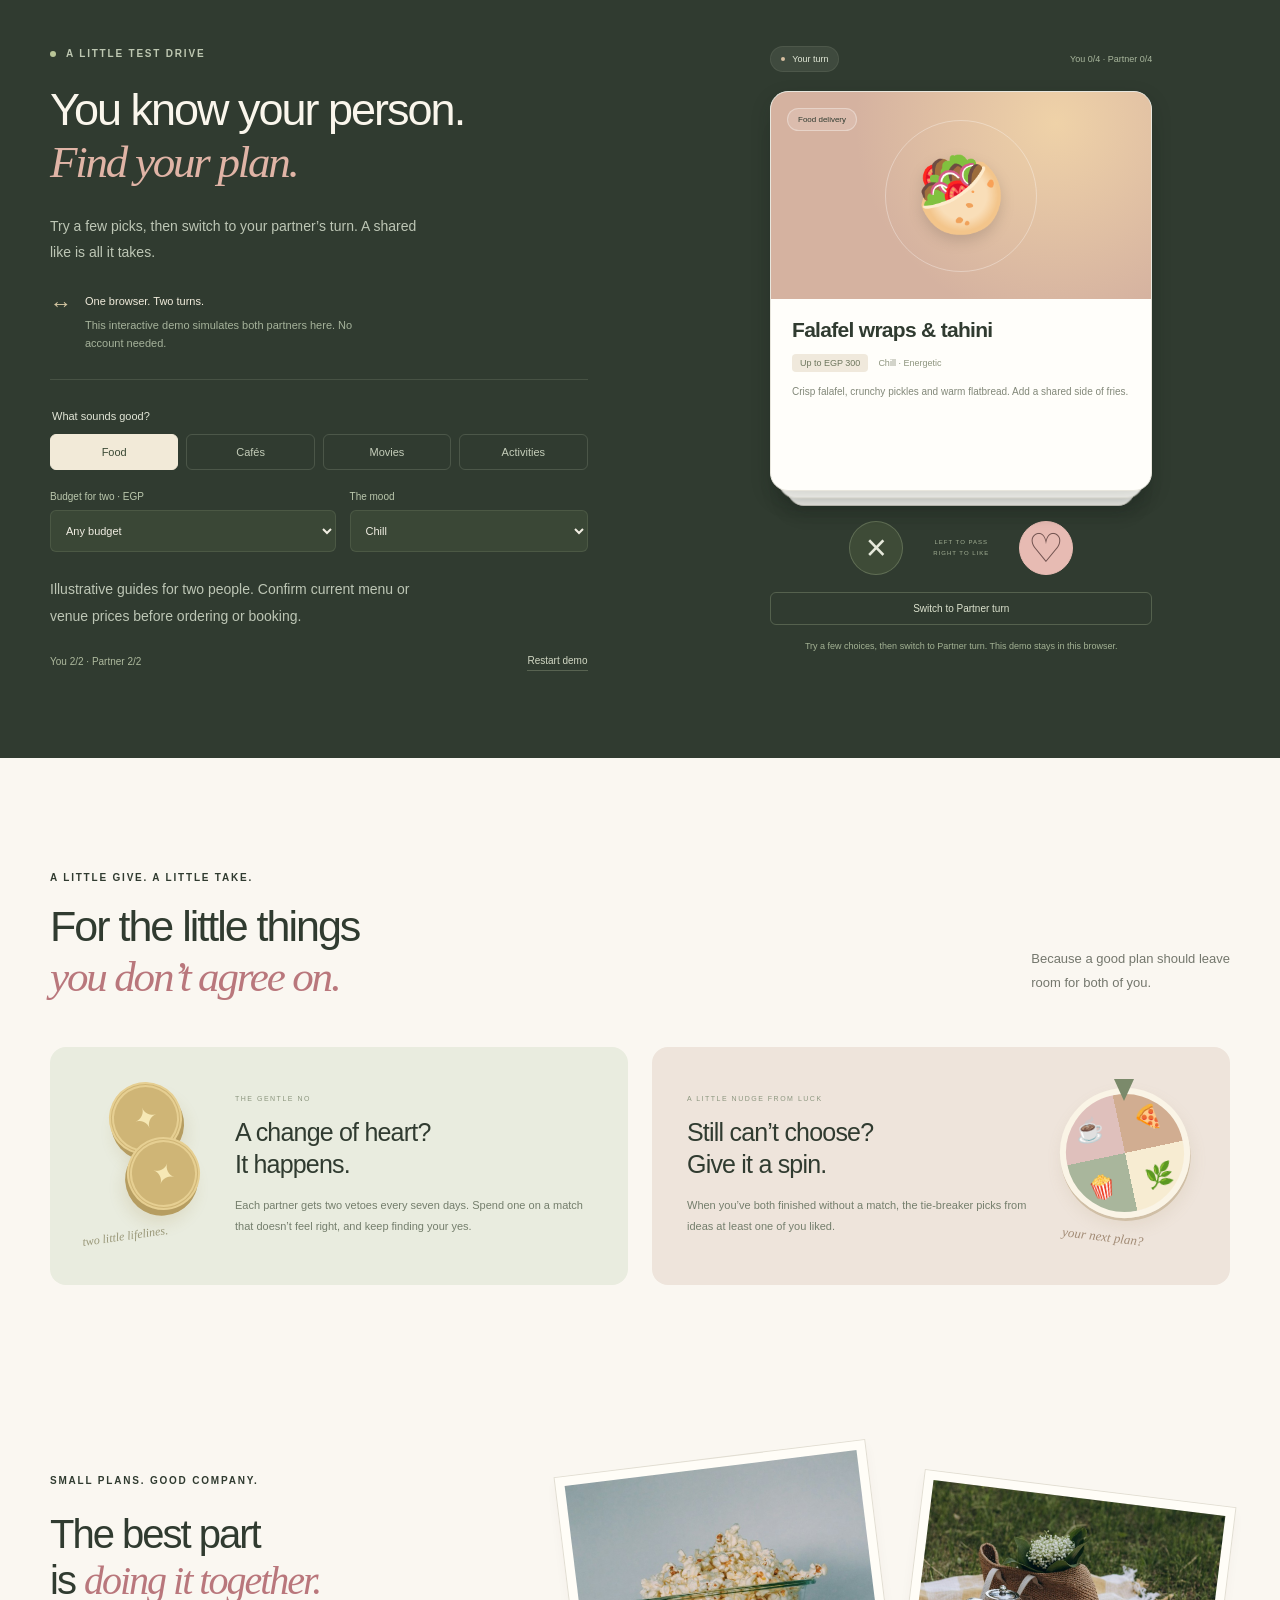
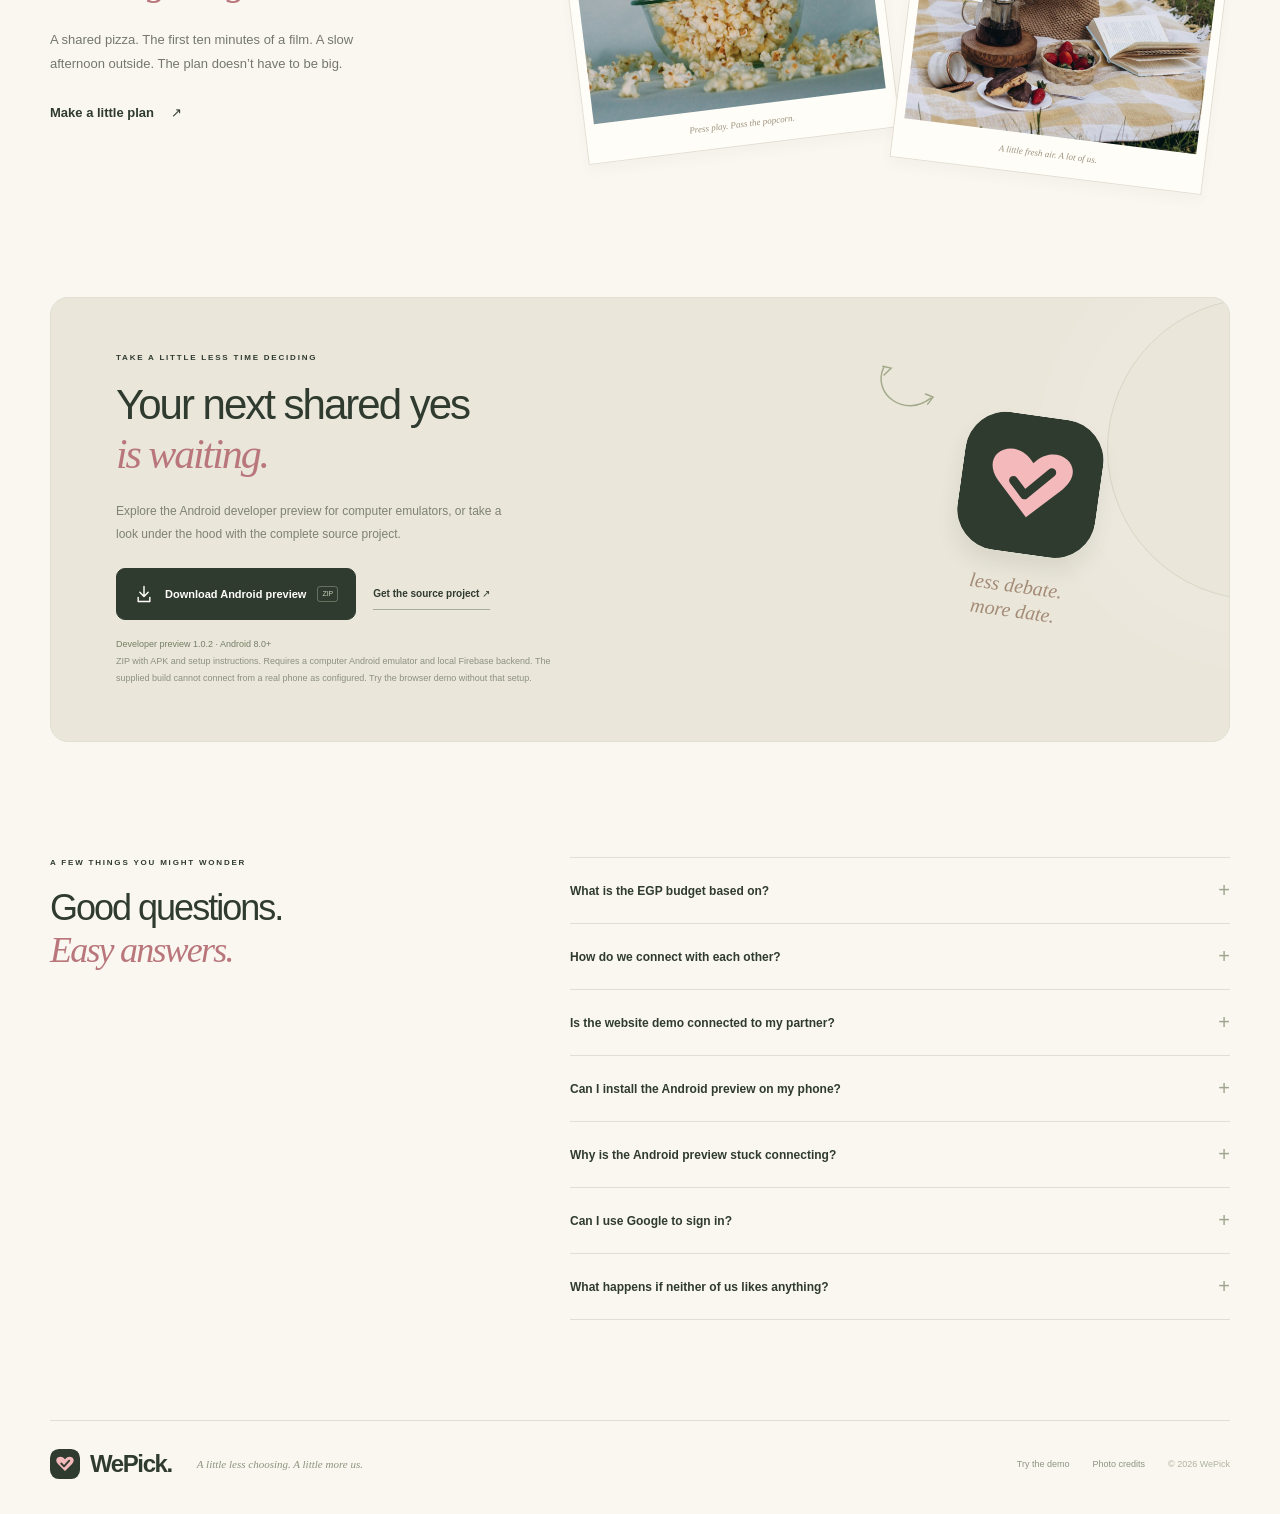
==== commit 99e53475: "Recover from stalled Firebase loading and clarify Android preview setup" ====
--- a/docs/index.html
+++ b/docs/index.html
@@ -11,8 +11,8 @@
   <meta property="og:url" content="https://umito2.github.io/wepick/">
   <link rel="canonical" href="https://umito2.github.io/wepick/">
   <link rel="icon" type="image/svg+xml" href="./favicon.svg">
-  <link rel="stylesheet" href="./styles.css?v=1.0.1">
-  <script src="./app.js?v=1.0.1" defer></script>
+  <link rel="stylesheet" href="./styles.css?v=1.0.2">
+  <script src="./app.js?v=1.0.2" defer></script>
   <title>WePick — Less debate. More date.</title>
 </head>
 <body>
@@ -90,9 +90,9 @@
 
     <section class="possibilities wrap" aria-labelledby="possibilities-title"><div class="possibilities-copy"><p class="eyebrow">SMALL PLANS. GOOD COMPANY.</p><h2 id="possibilities-title">The best part<br>is <em>doing it together.</em></h2><p>A shared pizza. The first ten minutes of a film. A slow afternoon outside. The plan doesn’t have to be big.</p><a class="text-link" href="#demo">Make a little plan <span aria-hidden="true">↗</span></a></div><div class="moment-gallery"><figure class="moment-image movie-moment"><img src="./images/movie-night.jpg" alt="A bowl of popcorn for a movie night" loading="lazy" width="1000" height="665"><figcaption>Press play. Pass the popcorn.</figcaption></figure><figure class="moment-image picnic-moment"><img src="./images/picnic.jpg" alt="Tea and strawberries on a picnic blanket" loading="lazy" width="1000" height="1500"><figcaption>A little fresh air. A lot of us.</figcaption></figure></div></section>
 
-    <section class="download-section wrap section-space" id="get-wepick" aria-labelledby="download-title"><div class="download-card"><div class="download-copy"><p class="eyebrow">TAKE A LITTLE LESS TIME DECIDING</p><h2 id="download-title">Your next shared yes<br><em>is waiting.</em></h2><p>Explore the Android preview of WePick, or take a look under the hood with the complete source project.</p><div class="download-actions"><a class="button" href="./downloads/wepick-android-preview.zip" download><svg viewBox="0 0 24 24" width="20" height="20" fill="none" stroke="currentColor" stroke-width="1.7" aria-hidden="true"><path d="M12 3v12m-5-5 5 5 5-5M5 16v5h14v-5" stroke-linecap="round" stroke-linejoin="round"/></svg>Download Android preview <span class="file-type">ZIP</span></a><a class="source-link" href="./downloads/wepick-mvp.zip" download>Get the source project ↗</a></div><p class="download-note"><strong>Developer preview · Android 8.0+</strong><br>23.6 MiB ZIP. Unzip the APK to install. This build uses anonymous sign-in and needs local Firebase emulators; setup is included.</p></div><div class="download-mark" aria-hidden="true"><img src="./favicon.svg" alt="" width="160" height="160"><span>less debate.<br>more date.</span><svg viewBox="0 0 100 65" fill="none"><path d="M10 21c6 39 62 42 76 0M8 20l11-4-3 13M77 20l11-2-1 12" stroke="currentColor" stroke-width="2" stroke-linecap="round"/></svg></div></div></section>
+    <section class="download-section wrap section-space" id="get-wepick" aria-labelledby="download-title"><div class="download-card"><div class="download-copy"><p class="eyebrow">TAKE A LITTLE LESS TIME DECIDING</p><h2 id="download-title">Your next shared yes<br><em>is waiting.</em></h2><p>Explore the Android developer preview for computer emulators, or take a look under the hood with the complete source project.</p><div class="download-actions"><a class="button" href="./downloads/wepick-android-preview.zip?v=1.0.2" download><svg viewBox="0 0 24 24" width="20" height="20" fill="none" stroke="currentColor" stroke-width="1.7" aria-hidden="true"><path d="M12 3v12m-5-5 5 5 5-5M5 16v5h14v-5" stroke-linecap="round" stroke-linejoin="round"/></svg>Download Android preview <span class="file-type">ZIP</span></a><a class="source-link" href="./downloads/wepick-mvp.zip?v=1.0.2" download>Get the source project ↗</a></div><p class="download-note"><strong>Developer preview 1.0.2 · Android 8.0+</strong><br>ZIP with APK and setup instructions. Requires a computer Android emulator and local Firebase backend. The supplied build cannot connect from a real phone as configured. Try the browser demo without that setup.</p></div><div class="download-mark" aria-hidden="true"><img src="./favicon.svg" alt="" width="160" height="160"><span>less debate.<br>more date.</span><svg viewBox="0 0 100 65" fill="none"><path d="M10 21c6 39 62 42 76 0M8 20l11-4-3 13M77 20l11-2-1 12" stroke="currentColor" stroke-width="2" stroke-linecap="round"/></svg></div></div></section>
 
-    <section class="faq-section wrap" aria-labelledby="faq-title"><div><p class="eyebrow">A FEW THINGS YOU MIGHT WONDER</p><h2 id="faq-title">Good questions.<br><em>Easy answers.</em></h2></div><div class="faq-list"><details><summary>What is the EGP budget based on?<span aria-hidden="true">+</span></summary><p>These are illustrative spending tiers for two people: up to EGP 300, EGP 301–700, and over EGP 700. Choose “Up to EGP 700” to include the first two tiers, or “Any budget” to see all ideas. The demo uses preloaded ideas and does not fetch live menu prices. Confirm current costs with the restaurant or venue.</p></details><details><summary>How do we connect with each other?<span aria-hidden="true">+</span></summary><p>In the Android app, one partner creates a six-character invite code. The other enters it to join the same couple room. Once connected, either partner can start a shared round.</p></details><details><summary>Is the website demo connected to my partner?<span aria-hidden="true">+</span></summary><p>The website demo runs in this browser. Switch between the two turns to try both partners’ choices. Real partner pairing and device sync are part of the Android app and require its Firebase backend.</p></details><details><summary>Can I install the Android preview on my phone?<span aria-hidden="true">+</span></summary><p>The included APK is a developer preview configured for an Android emulator at 10.0.2.2. It needs the local Firebase Auth, Firestore, and Functions emulators. For a physical phone, use the source project to set the emulator host or configure a production Firebase project.</p></details><details><summary>Can I use Google to sign in?<span aria-hidden="true">+</span></summary><p>The emulator preview uses anonymous sign-in. Google sign-in is available in the production build after Firebase OAuth and App Check are configured.</p></details><details><summary>What happens if neither of us likes anything?<span aria-hidden="true">+</span></summary><p>If there are no remaining likes, start a new round with a different mood or category. The tie-breaker only chooses from ideas at least one partner liked, and it always excludes vetoed items.</p></details></div></section>
+    <section class="faq-section wrap" aria-labelledby="faq-title"><div><p class="eyebrow">A FEW THINGS YOU MIGHT WONDER</p><h2 id="faq-title">Good questions.<br><em>Easy answers.</em></h2></div><div class="faq-list"><details><summary>What is the EGP budget based on?<span aria-hidden="true">+</span></summary><p>These are illustrative spending tiers for two people: up to EGP 300, EGP 301–700, and over EGP 700. Choose “Up to EGP 700” to include the first two tiers, or “Any budget” to see all ideas. The demo uses preloaded ideas and does not fetch live menu prices. Confirm current costs with the restaurant or venue.</p></details><details><summary>How do we connect with each other?<span aria-hidden="true">+</span></summary><p>In the Android app, one partner creates a six-character invite code. The other enters it to join the same couple room. Once connected, either partner can start a shared round.</p></details><details><summary>Is the website demo connected to my partner?<span aria-hidden="true">+</span></summary><p>The website demo runs in this browser. Switch between the two turns to try both partners’ choices. Real partner pairing and device sync are part of the Android app and require its Firebase backend.</p></details><details><summary>Can I install the Android preview on my phone?<span aria-hidden="true">+</span></summary><p>You can install it, but the supplied developer preview cannot connect to its backend from a real phone as configured. It points to 10.0.2.2 for a computer Android emulator and requires the local Firebase Auth, Firestore, and Functions emulators. For a phone, rebuild the source with a reachable emulator host or configure a production Firebase project. The browser demo works without that setup.</p></details><details><summary>Why is the Android preview stuck connecting?<span aria-hidden="true">+</span></summary><p>The preview needs its local Firebase backend to be running and reachable. Version 1.0.2 adds a bounded initial connection wait and retry controls. After starting the backend, retry the connection, or use Try browser demo to try both turns in your browser. A valid invite waiting for your partner continues listening normally.</p></details><details><summary>Can I use Google to sign in?<span aria-hidden="true">+</span></summary><p>The emulator preview uses anonymous sign-in. Google sign-in is available in the production build after Firebase OAuth and App Check are configured.</p></details><details><summary>What happens if neither of us likes anything?<span aria-hidden="true">+</span></summary><p>If there are no remaining likes, start a new round with a different mood or category. The tie-breaker only chooses from ideas at least one partner liked, and it always excludes vetoed items.</p></details></div></section>
   </main>
   <footer class="site-footer wrap"><a class="brand" href="#"><img src="./favicon.svg" width="30" height="30" alt=""><span>WePick.</span></a><p>A little less choosing. A little more us.</p><div><a href="#demo">Try the demo</a><a href="./credits.html">Photo credits</a><span>© 2026 WePick</span></div></footer>
 
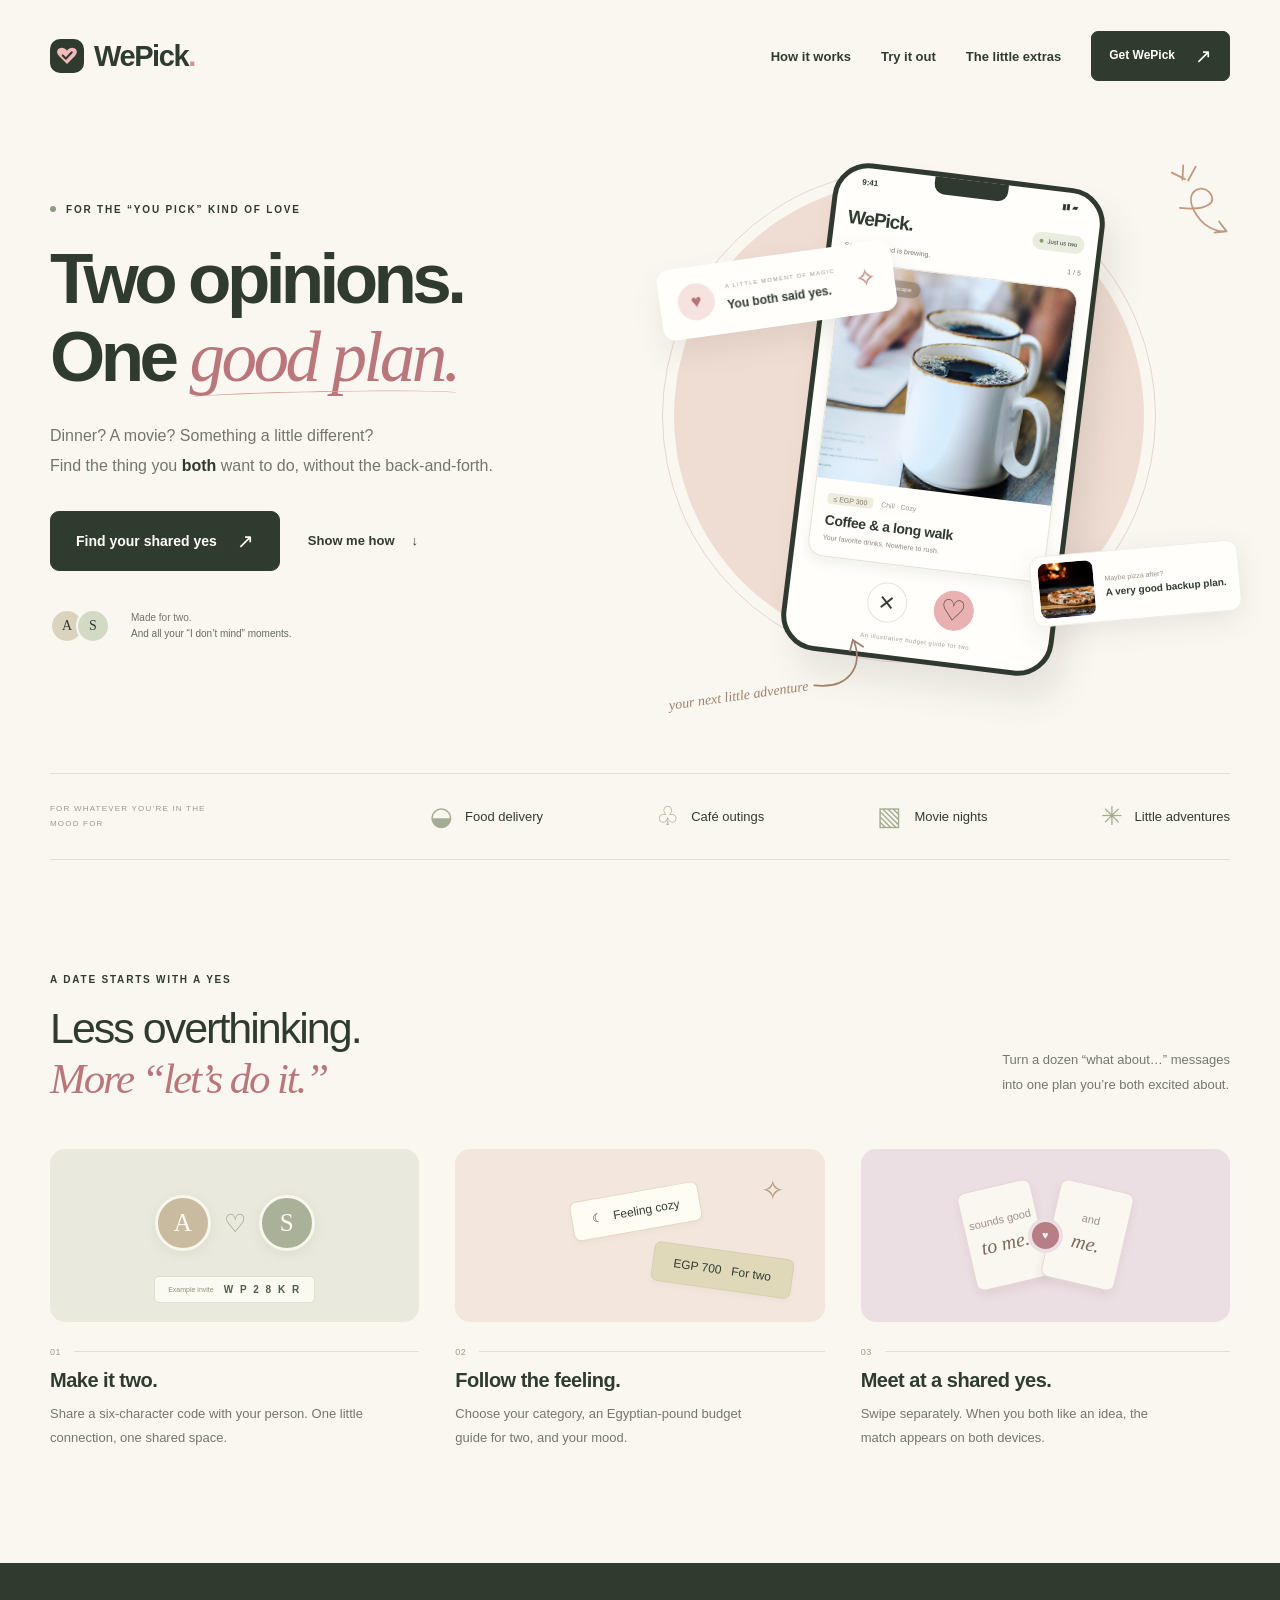
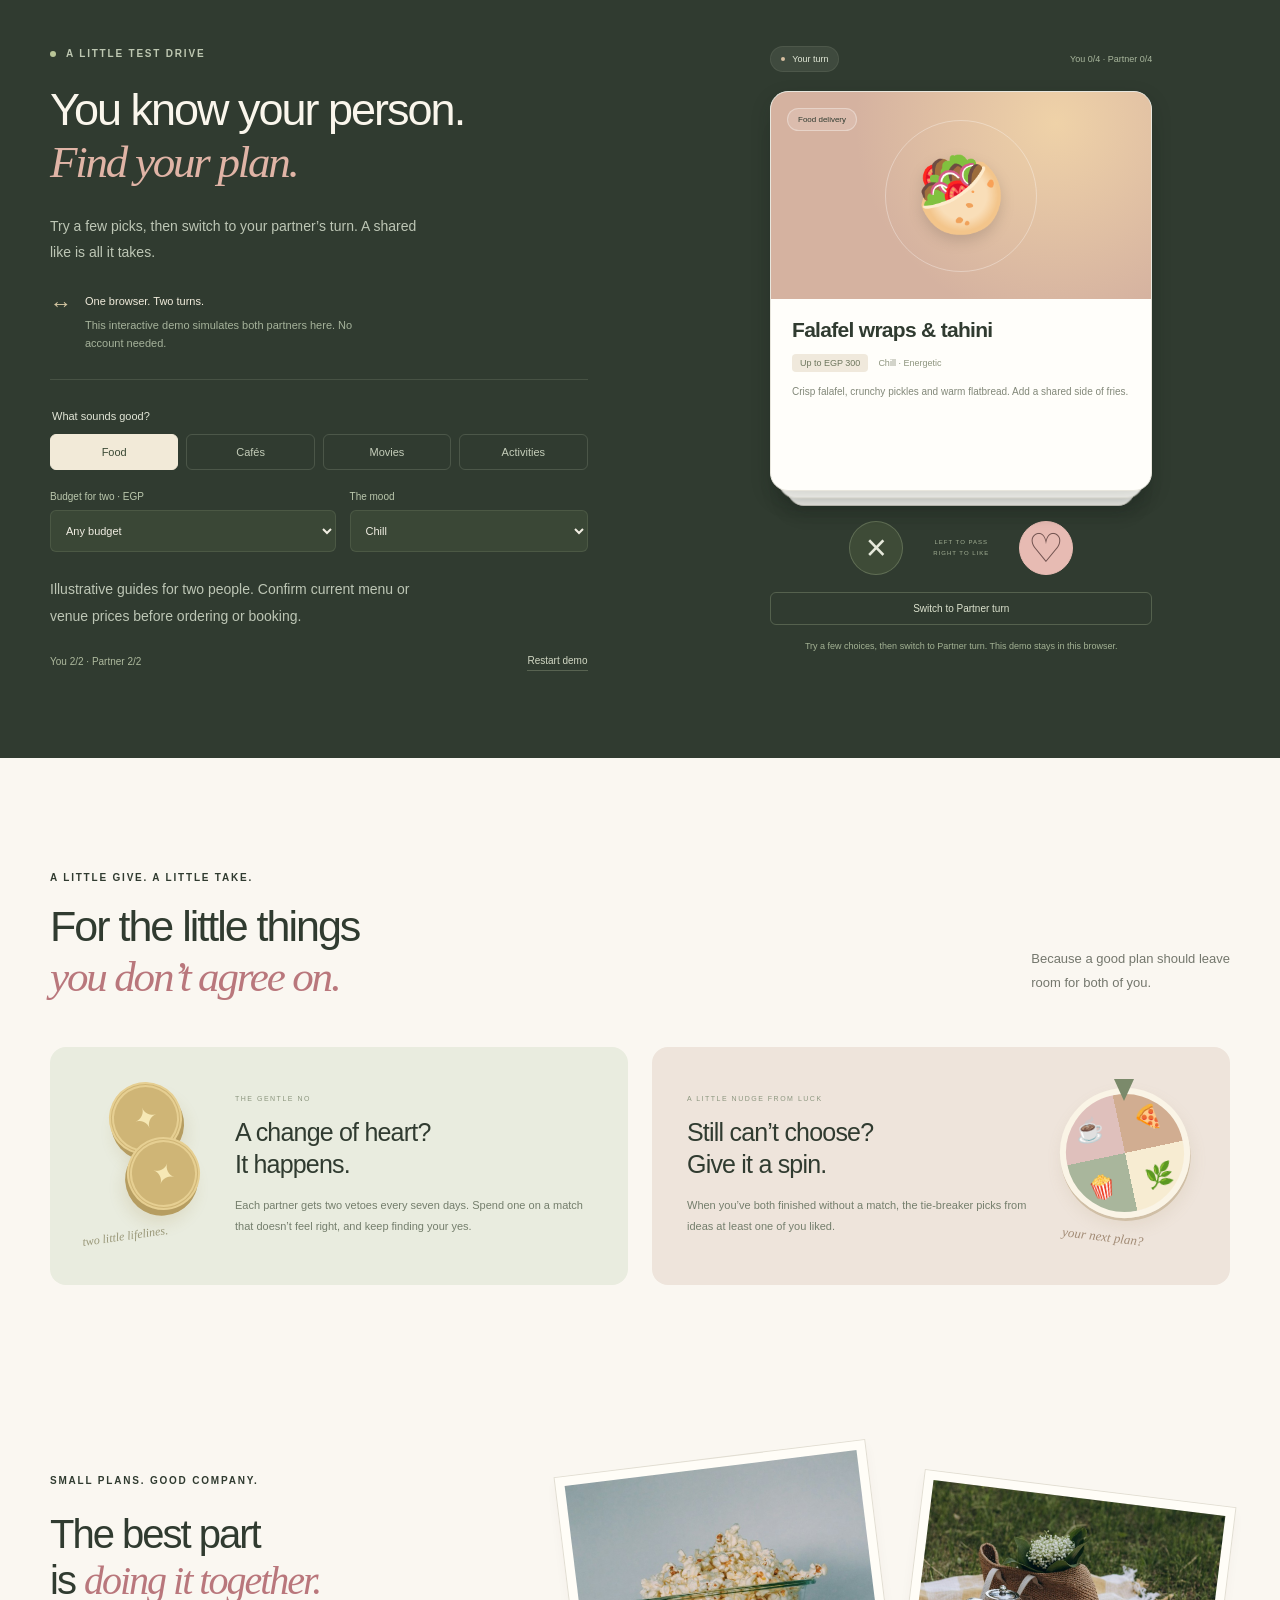
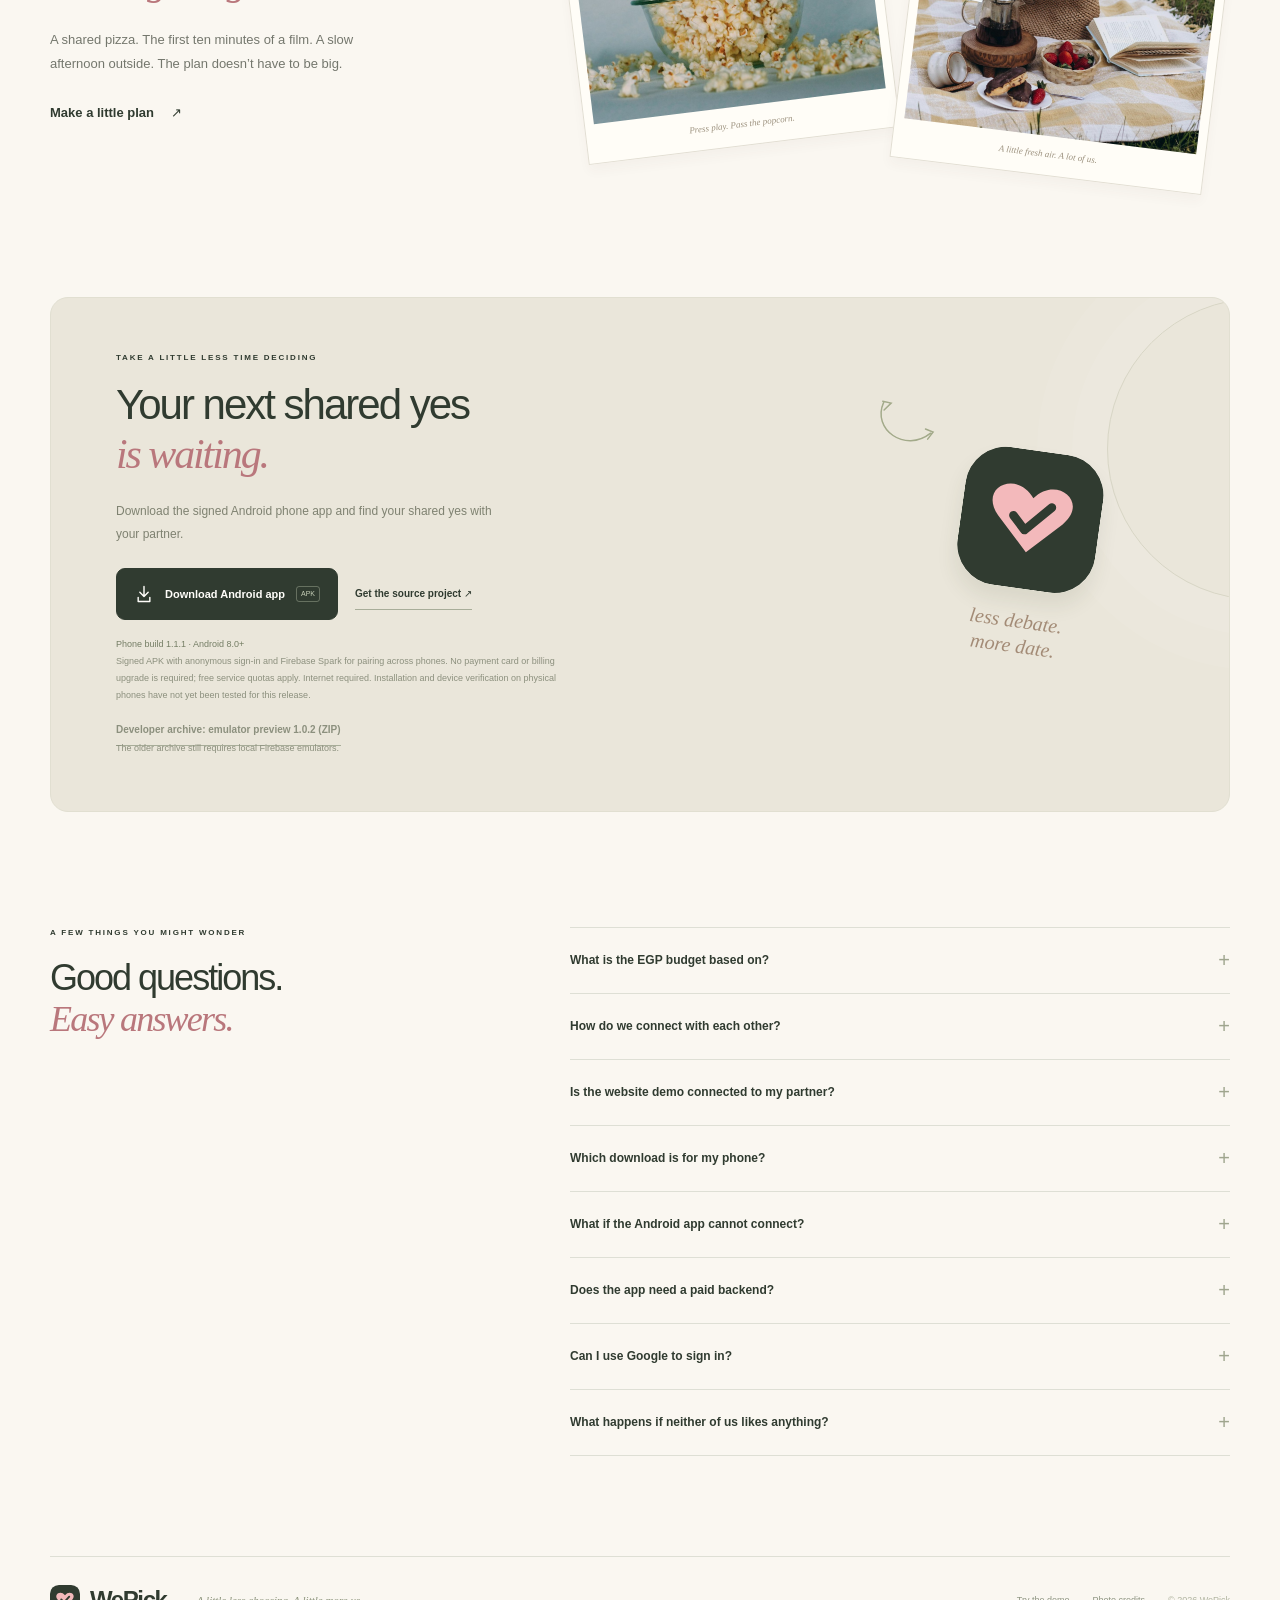
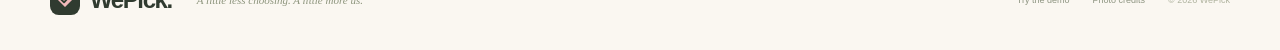
==== commit d91b673a: "Publish free Spark phone app with live pairing and verified transactions" ====
--- a/docs/index.html
+++ b/docs/index.html
@@ -4,7 +4,7 @@
   <meta charset="UTF-8">
   <meta name="viewport" content="width=device-width,initial-scale=1">
   <meta name="theme-color" content="#faf7f1">
-  <meta name="description" content="Less debate. More date. WePick helps two partners find a shared yes on food, cafés, movies, and little adventures. Try the swipe demo and download the Android preview.">
+  <meta name="description" content="Less debate. More date. WePick helps two partners find a shared yes on food, cafés, movies, and little adventures. Try the swipe demo and download the signed Android phone app.">
   <meta property="og:title" content="WePick — Less debate. More date.">
   <meta property="og:description" content="Two opinions. One good plan. Find your shared yes with WePick.">
   <meta property="og:type" content="website">
@@ -22,7 +22,7 @@
     <button class="menu-toggle" id="menu-toggle" type="button" aria-expanded="false" aria-controls="site-navigation" aria-label="Open navigation"><span></span><span></span></button>
     <nav id="site-navigation" aria-label="Main navigation">
       <a href="#how-it-works">How it works</a><a href="#demo">Try it out</a><a href="#little-things">The little extras</a>
-      <a class="button button-small nav-cta" href="#get-wepick">Get the preview <span aria-hidden="true">↗</span></a>
+      <a class="button button-small nav-cta" href="#get-wepick">Get WePick <span aria-hidden="true">↗</span></a>
     </nav>
   </header>
   <main id="main">
@@ -90,9 +90,9 @@
 
     <section class="possibilities wrap" aria-labelledby="possibilities-title"><div class="possibilities-copy"><p class="eyebrow">SMALL PLANS. GOOD COMPANY.</p><h2 id="possibilities-title">The best part<br>is <em>doing it together.</em></h2><p>A shared pizza. The first ten minutes of a film. A slow afternoon outside. The plan doesn’t have to be big.</p><a class="text-link" href="#demo">Make a little plan <span aria-hidden="true">↗</span></a></div><div class="moment-gallery"><figure class="moment-image movie-moment"><img src="./images/movie-night.jpg" alt="A bowl of popcorn for a movie night" loading="lazy" width="1000" height="665"><figcaption>Press play. Pass the popcorn.</figcaption></figure><figure class="moment-image picnic-moment"><img src="./images/picnic.jpg" alt="Tea and strawberries on a picnic blanket" loading="lazy" width="1000" height="1500"><figcaption>A little fresh air. A lot of us.</figcaption></figure></div></section>
 
-    <section class="download-section wrap section-space" id="get-wepick" aria-labelledby="download-title"><div class="download-card"><div class="download-copy"><p class="eyebrow">TAKE A LITTLE LESS TIME DECIDING</p><h2 id="download-title">Your next shared yes<br><em>is waiting.</em></h2><p>Explore the Android developer preview for computer emulators, or take a look under the hood with the complete source project.</p><div class="download-actions"><a class="button" href="./downloads/wepick-android-preview.zip?v=1.0.2" download><svg viewBox="0 0 24 24" width="20" height="20" fill="none" stroke="currentColor" stroke-width="1.7" aria-hidden="true"><path d="M12 3v12m-5-5 5 5 5-5M5 16v5h14v-5" stroke-linecap="round" stroke-linejoin="round"/></svg>Download Android preview <span class="file-type">ZIP</span></a><a class="source-link" href="./downloads/wepick-mvp.zip?v=1.0.2" download>Get the source project ↗</a></div><p class="download-note"><strong>Developer preview 1.0.2 · Android 8.0+</strong><br>ZIP with APK and setup instructions. Requires a computer Android emulator and local Firebase backend. The supplied build cannot connect from a real phone as configured. Try the browser demo without that setup.</p></div><div class="download-mark" aria-hidden="true"><img src="./favicon.svg" alt="" width="160" height="160"><span>less debate.<br>more date.</span><svg viewBox="0 0 100 65" fill="none"><path d="M10 21c6 39 62 42 76 0M8 20l11-4-3 13M77 20l11-2-1 12" stroke="currentColor" stroke-width="2" stroke-linecap="round"/></svg></div></div></section>
+    <section class="download-section wrap section-space" id="get-wepick" aria-labelledby="download-title"><div class="download-card"><div class="download-copy"><p class="eyebrow">TAKE A LITTLE LESS TIME DECIDING</p><h2 id="download-title">Your next shared yes<br><em>is waiting.</em></h2><p>Download the signed Android phone app and find your shared yes with your partner.</p><div class="download-actions"><a class="button" href="./downloads/WePick-1.1.1.apk" download="WePick-1.1.1.apk"><svg viewBox="0 0 24 24" width="20" height="20" fill="none" stroke="currentColor" stroke-width="1.7" aria-hidden="true"><path d="M12 3v12m-5-5 5 5 5-5M5 16v5h14v-5" stroke-linecap="round" stroke-linejoin="round"/></svg>Download Android app <span class="file-type">APK</span></a><a class="source-link" href="./downloads/wepick-mvp.zip?v=1.1.1" download>Get the source project ↗</a></div><p class="download-note"><strong>Phone build 1.1.1 · Android 8.0+</strong><br>Signed APK with anonymous sign-in and Firebase Spark for pairing across phones. No payment card or billing upgrade is required; free service quotas apply. Internet required. Installation and device verification on physical phones have not yet been tested for this release.</p><p class="download-note"><a class="source-link" href="https://github.com/Umito2/wepick/releases/tag/v1.0.2-emulator-preview">Developer archive: emulator preview 1.0.2 (ZIP)</a><br>The older archive still requires local Firebase emulators.</p></div><div class="download-mark" aria-hidden="true"><img src="./favicon.svg" alt="" width="160" height="160"><span>less debate.<br>more date.</span><svg viewBox="0 0 100 65" fill="none"><path d="M10 21c6 39 62 42 76 0M8 20l11-4-3 13M77 20l11-2-1 12" stroke="currentColor" stroke-width="2" stroke-linecap="round"/></svg></div></div></section>
 
-    <section class="faq-section wrap" aria-labelledby="faq-title"><div><p class="eyebrow">A FEW THINGS YOU MIGHT WONDER</p><h2 id="faq-title">Good questions.<br><em>Easy answers.</em></h2></div><div class="faq-list"><details><summary>What is the EGP budget based on?<span aria-hidden="true">+</span></summary><p>These are illustrative spending tiers for two people: up to EGP 300, EGP 301–700, and over EGP 700. Choose “Up to EGP 700” to include the first two tiers, or “Any budget” to see all ideas. The demo uses preloaded ideas and does not fetch live menu prices. Confirm current costs with the restaurant or venue.</p></details><details><summary>How do we connect with each other?<span aria-hidden="true">+</span></summary><p>In the Android app, one partner creates a six-character invite code. The other enters it to join the same couple room. Once connected, either partner can start a shared round.</p></details><details><summary>Is the website demo connected to my partner?<span aria-hidden="true">+</span></summary><p>The website demo runs in this browser. Switch between the two turns to try both partners’ choices. Real partner pairing and device sync are part of the Android app and require its Firebase backend.</p></details><details><summary>Can I install the Android preview on my phone?<span aria-hidden="true">+</span></summary><p>You can install it, but the supplied developer preview cannot connect to its backend from a real phone as configured. It points to 10.0.2.2 for a computer Android emulator and requires the local Firebase Auth, Firestore, and Functions emulators. For a phone, rebuild the source with a reachable emulator host or configure a production Firebase project. The browser demo works without that setup.</p></details><details><summary>Why is the Android preview stuck connecting?<span aria-hidden="true">+</span></summary><p>The preview needs its local Firebase backend to be running and reachable. Version 1.0.2 adds a bounded initial connection wait and retry controls. After starting the backend, retry the connection, or use Try browser demo to try both turns in your browser. A valid invite waiting for your partner continues listening normally.</p></details><details><summary>Can I use Google to sign in?<span aria-hidden="true">+</span></summary><p>The emulator preview uses anonymous sign-in. Google sign-in is available in the production build after Firebase OAuth and App Check are configured.</p></details><details><summary>What happens if neither of us likes anything?<span aria-hidden="true">+</span></summary><p>If there are no remaining likes, start a new round with a different mood or category. The tie-breaker only chooses from ideas at least one partner liked, and it always excludes vetoed items.</p></details></div></section>
+    <section class="faq-section wrap" aria-labelledby="faq-title"><div><p class="eyebrow">A FEW THINGS YOU MIGHT WONDER</p><h2 id="faq-title">Good questions.<br><em>Easy answers.</em></h2></div><div class="faq-list"><details><summary>What is the EGP budget based on?<span aria-hidden="true">+</span></summary><p>These are illustrative spending tiers for two people: up to EGP 300, EGP 301–700, and over EGP 700. Choose “Up to EGP 700” to include the first two tiers, or “Any budget” to see all ideas. The demo uses preloaded ideas and does not fetch live menu prices. Confirm current costs with the restaurant or venue.</p></details><details><summary>How do we connect with each other?<span aria-hidden="true">+</span></summary><p>Install the 1.1.1 Android phone build on both phones and continue anonymously. One partner creates a six-character invite code; the other enters it to join the same couple room. Either partner can then start a shared round through the live Firebase backend.</p></details><details><summary>Is the website demo connected to my partner?<span aria-hidden="true">+</span></summary><p>The website demo runs in this browser. Switch between the two turns to try both partners’ choices. Real partner pairing and device sync are part of the Android app and require its Firebase backend.</p></details><details><summary>Which download is for my phone?<span aria-hidden="true">+</span></summary><p>Choose WePick-1.1.1.apk for an Android 8.0+ phone. It is a signed build configured for the live backend, with no local emulator setup. Installation and device verification on physical phones have not yet been tested for this release. The older emulator preview ZIP is retained as a developer archive and needs its local Firebase backend.</p></details><details><summary>What if the Android app cannot connect?<span aria-hidden="true">+</span></summary><p>The 1.1.1 phone build connects over the internet. Check your connection and use the retry control, or open Try browser demo to try both turns on one page. If you installed the older 1.0.2 emulator preview, use the phone APK instead; that archive still requires local Firebase setup. A valid invite waiting for your partner continues listening normally.</p></details><details><summary>Does the app need a paid backend?<span aria-hidden="true">+</span></summary><p>No. This build uses Firebase Authentication and Cloud Firestore on the no-cost Spark plan, without Cloud Functions or a billing account. Free quotas apply, so sync may pause if the shared service allowance is exhausted. The tie-breaker stores one shared choice from eligible likes; it does not call a paid AI service.</p></details><details><summary>Can I use Google to sign in?<span aria-hidden="true">+</span></summary><p>This phone build uses anonymous sign-in, so you do not need a Google account or password. The Google button stays hidden until Google OAuth is configured for the Android app.</p></details><details><summary>What happens if neither of us likes anything?<span aria-hidden="true">+</span></summary><p>If there are no remaining likes, start a new round with a different mood or category. The tie-breaker only chooses from ideas at least one partner liked, and it always excludes vetoed items.</p></details></div></section>
   </main>
   <footer class="site-footer wrap"><a class="brand" href="#"><img src="./favicon.svg" width="30" height="30" alt=""><span>WePick.</span></a><p>A little less choosing. A little more us.</p><div><a href="#demo">Try the demo</a><a href="./credits.html">Photo credits</a><span>© 2026 WePick</span></div></footer>
 
